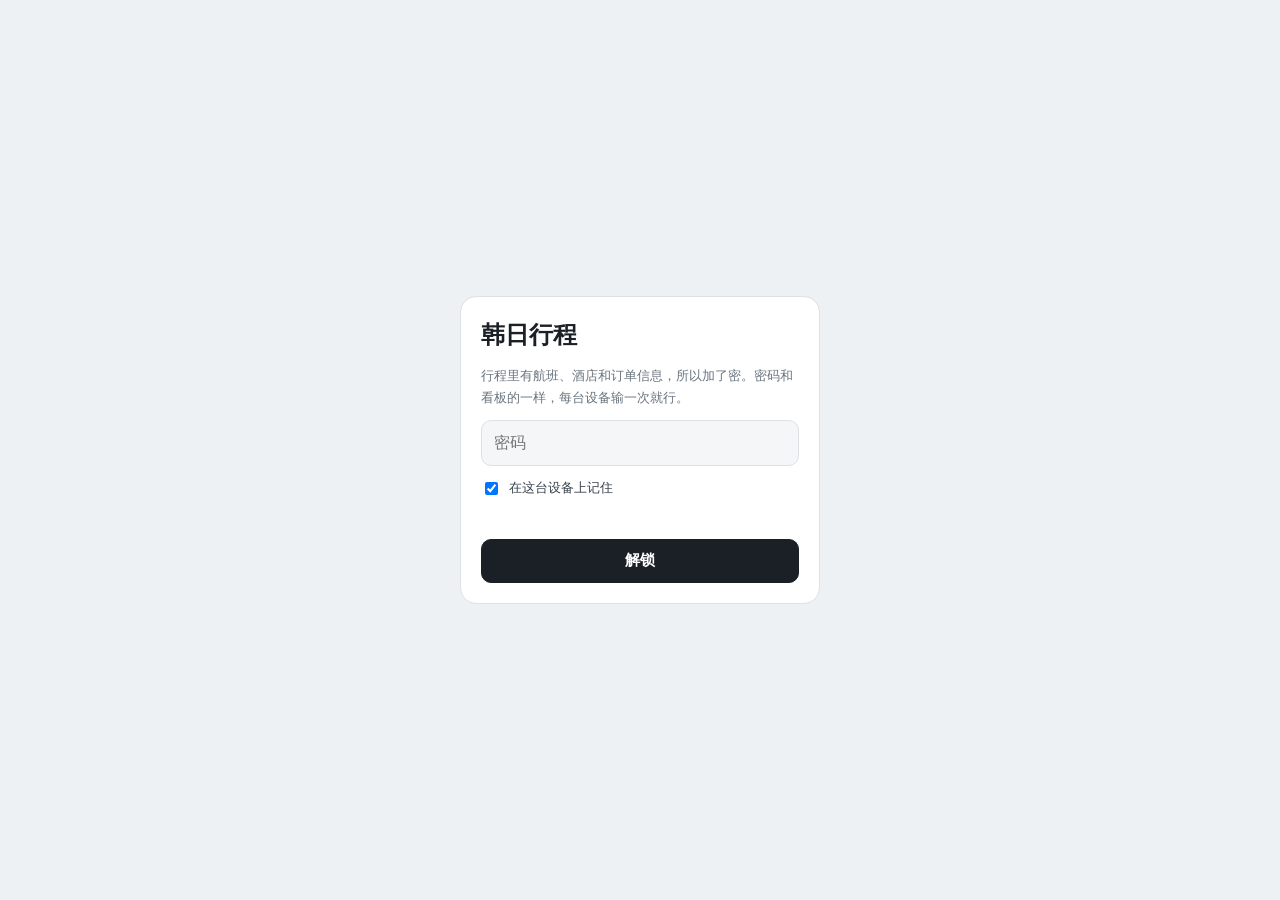
==== site/trip/index.html @ ca380f8b "Add encrypted phone itinerary page at /trip Co-Authored-By: Claude Opus 5.5 <noreply@anthropic.com> " ====
<!doctype html>
<html lang="zh-CN">
<head>
<meta charset="utf-8">
<meta name="viewport" content="width=device-width,initial-scale=1,viewport-fit=cover">
<title>韩日行程</title>
<meta name="robots" content="noindex,nofollow">
<meta name="theme-color" content="#161b20">
<meta name="apple-mobile-web-app-capable" content="yes">
<meta name="mobile-web-app-capable" content="yes">
<meta name="apple-mobile-web-app-status-bar-style" content="black-translucent">
<meta name="apple-mobile-web-app-title" content="行程">
<meta name="format-detection" content="telephone=no">
<link rel="manifest" href="manifest.webmanifest">
<link rel="apple-touch-icon" href="icon-180.png">
<link rel="icon" href="icon-192.png">
<link rel="preconnect" href="https://fonts.googleapis.com"><link rel="preconnect" href="https://fonts.gstatic.com" crossorigin><link rel="stylesheet" href="https://fonts.googleapis.com/css2?family=Barlow+Semi+Condensed:wght@500;600;700&display=swap">
<style>:root{box-sizing:border-box;padding-top:env(safe-area-inset-top,0px);padding-bottom:env(safe-area-inset-bottom,0px);color-scheme:light}body{margin:0;font-size:14px}img{max-width:100%}[hidden]{display:none!important}</style>
<style>
/* Layout: a pocket timetable. One day per screen, drawn as a metro line:
   each stop is a station, the line takes the country's colour, times run down the left like a departures board. */
:root {
  --bg: #eef1f3;
  --card: #ffffff;
  --ink: #1a2026;
  --ink-2: #39434d;
  --muted: #69747f;
  --line: #dce1e6;
  --soft: #f4f6f7;
  --link: #1f5fa8;
  --sel-bg: #1a2026;
  --sel-fg: #ffffff;

  --cn: #9a6a12;  --cn-bg: #f8f0e0;
  --kr: #2a5ba6;  --kr-bg: #e8effa;
  --jp: #c0392b;  --jp-bg: #fbeceb;
  --au: #56606b;  --au-bg: #eceff2;

  --fix: #b42318;   --fix-bg: #fdeceb;   --fix-line: #f1b5ad;
  --tight: #9a5a00; --tight-bg: #fff4de; --tight-line: #f0c27a;
  --meal: #9a5a00;  --meal-bg: #fff8ec;
  --ok: #1e7a46;    --ok-bg: #e2f3e8;
  --todo: #9a5a00;  --todo-bg: #fff0d6;

  --m-fly: #2a4a9c;   --m-fly-bg: #e6ecfa;
  --m-rail: #1e7a46;  --m-rail-bg: #e2f3e8;
  --m-metro: #1f5fa8; --m-metro-bg: #e6f0fb;
  --m-bus: #9a5a00;   --m-bus-bg: #fff0d6;
  --m-taxi: #b42318;  --m-taxi-bg: #fde8e6;
  --m-walk: #4b5563;  --m-walk-bg: #eceff2;
  --m-bike: #6b2fa3;  --m-bike-bg: #f1e8fb;

  --f-body: -apple-system, BlinkMacSystemFont, "PingFang SC", "Hiragino Sans GB", "Noto Sans CJK SC", "Microsoft YaHei", "Apple SD Gothic Neo", sans-serif;
  --f-data: "Barlow Semi Condensed", -apple-system, BlinkMacSystemFont, "SF Pro Text", "Helvetica Neue", Arial, sans-serif;

  --fs-xs: 0.75rem;
  --fs-s: 0.84rem;
  --fs-m: 0.95rem;
  --fs-l: 1.12rem;
  --fs-xl: 1.5rem;
  --fs-date: 2.25rem;

  --board-bg: #161b20; --board-fg: #f2f4f6; --board-muted: #9ba6b1; --board-line: #2c343c; --board-chip: #20272e; --board-dot: #ff7a66;
  --b-cn: #e2b35a; --b-kr: #82a9ea; --b-jp: #ff8f80; --b-au: #aab3bc;

  --gut-l: max(16px, env(safe-area-inset-left, 0px));
  --gut-r: max(16px, env(safe-area-inset-right, 0px));
  --tabbar-h: 56px;
}
@media (prefers-color-scheme: dark) {
  :root:not([data-theme="light"]) {
    --bg: #0f1215; --card: #171b20; --ink: #e8ebee; --ink-2: #c3cad2; --muted: #98a3ae; --line: #2a3138; --soft: #1d2228;
    --link: #8db6ef; --sel-bg: #e8ebee; --sel-fg: #0f1215;
    --cn: #e2b35a; --cn-bg: #2d2412; --kr: #82a9ea; --kr-bg: #172338; --jp: #ff8f80; --jp-bg: #3a1916; --au: #aab3bc; --au-bg: #232930;
    --fix: #ff8578; --fix-bg: #3a1714; --fix-line: #7a2c25; --tight: #f3be62; --tight-bg: #33270f; --tight-line: #7a5a1c;
    --meal: #f0b45e; --meal-bg: #261f12; --ok: #6fd39b; --ok-bg: #11301f; --todo: #f3be62; --todo-bg: #33270f;
    --m-fly: #a9bdf3; --m-fly-bg: #1c2645; --m-rail: #79d6a0; --m-rail-bg: #12301f; --m-metro: #8db6ef; --m-metro-bg: #172a40;
    --m-bus: #f3be62; --m-bus-bg: #33270f; --m-taxi: #ff9a8d; --m-taxi-bg: #3a1916; --m-walk: #b9c2cb; --m-walk-bg: #252b32;
    --m-bike: #cfa6f5; --m-bike-bg: #2c1d3d;
    --board-bg: #0a0d10; --board-line: #232a31; --board-chip: #161c22;
    color-scheme: dark;
  }
}
:root[data-theme="dark"] {
  --bg: #0f1215; --card: #171b20; --ink: #e8ebee; --ink-2: #c3cad2; --muted: #98a3ae; --line: #2a3138; --soft: #1d2228;
  --link: #8db6ef; --sel-bg: #e8ebee; --sel-fg: #0f1215;
  --cn: #e2b35a; --cn-bg: #2d2412; --kr: #82a9ea; --kr-bg: #172338; --jp: #ff8f80; --jp-bg: #3a1916; --au: #aab3bc; --au-bg: #232930;
  --fix: #ff8578; --fix-bg: #3a1714; --fix-line: #7a2c25; --tight: #f3be62; --tight-bg: #33270f; --tight-line: #7a5a1c;
  --meal: #f0b45e; --meal-bg: #261f12; --ok: #6fd39b; --ok-bg: #11301f; --todo: #f3be62; --todo-bg: #33270f;
  --m-fly: #a9bdf3; --m-fly-bg: #1c2645; --m-rail: #79d6a0; --m-rail-bg: #12301f; --m-metro: #8db6ef; --m-metro-bg: #172a40;
  --m-bus: #f3be62; --m-bus-bg: #33270f; --m-taxi: #ff9a8d; --m-taxi-bg: #3a1916; --m-walk: #b9c2cb; --m-walk-bg: #252b32;
  --m-bike: #cfa6f5; --m-bike-bg: #2c1d3d;
  --board-bg: #0a0d10; --board-line: #232a31; --board-chip: #161c22;
  color-scheme: dark;
}

html { -webkit-text-size-adjust: 100%; text-size-adjust: 100%; }
body {
  background: var(--bg);
  color: var(--ink);
  font-family: var(--f-body);
  font-size: 15px;
  line-height: 1.5;
  -webkit-tap-highlight-color: transparent;
}
body::before {
  content: ""; position: fixed; inset: 0 0 auto; height: env(safe-area-inset-top, 0px); z-index: 30; background: var(--board-bg);
}
button { font: inherit; color: inherit; }
a { color: var(--link); }
:focus-visible { outline: 2px solid var(--link); outline-offset: 2px; border-radius: 6px; }
.wrap { padding-left: var(--gut-l); padding-right: var(--gut-r); max-width: 760px; margin: 0 auto; box-sizing: border-box; }
.num { font-family: var(--f-data); font-variant-numeric: tabular-nums; }

/* ---------- top bar: a departures board, dark in both themes ---------- */
.top {
  position: sticky; top: env(safe-area-inset-top, 0px); z-index: 20;
  background: var(--board-bg); color: var(--board-fg);
  border-bottom: 1px solid var(--board-line);
}
.top .wrap { padding-block: 10px 10px; display: grid; gap: 9px; }
.top-row { display: flex; align-items: center; gap: 10px; min-width: 0; }
.brand { font-weight: 700; font-size: var(--fs-l); letter-spacing: 0.04em; white-space: nowrap; }
.status { color: var(--board-muted); font-size: var(--fs-s); min-width: 0; overflow: hidden; text-overflow: ellipsis; white-space: nowrap; }
.today-btn {
  margin-left: auto; flex: none; border: 1px solid var(--board-line); background: var(--board-chip); color: var(--board-fg); border-radius: 999px;
  padding: 4px 12px; font-size: var(--fs-s); font-weight: 600; cursor: pointer;
}
.strip {
  display: flex; gap: 6px; overflow-x: auto; scroll-snap-type: x proximity; scrollbar-width: none;
  margin-inline: calc(-1 * var(--gut-l)) calc(-1 * var(--gut-r)); padding-inline: var(--gut-l) var(--gut-r);
  -webkit-overflow-scrolling: touch;
}
.strip::-webkit-scrollbar { display: none; }
.dchip {
  flex: none; scroll-snap-align: center; position: relative; color: var(--board-fg);
  display: grid; justify-items: center; gap: 0; min-width: 50px; padding: 9px 6px 8px;
  border: 1px solid var(--board-line); border-radius: 10px; background: var(--board-chip); cursor: pointer;
}
.dchip .d { font-family: var(--f-data); font-weight: 600; font-size: 1.04rem; line-height: 1.1; font-variant-numeric: tabular-nums; }
.dchip .w { font-size: 0.68rem; color: var(--board-muted); line-height: 1.25; }
.dchip .bar { position: absolute; left: 12px; right: 12px; bottom: 3px; height: 3px; border-radius: 2px; background: var(--bc, var(--b-au)); }
.dchip[aria-current="true"] { background: var(--board-fg); border-color: var(--board-fg); color: var(--board-bg); }
.dchip[aria-current="true"] .w { color: var(--board-bg); opacity: 0.7; }
.dchip.is-today::after {
  content: ""; position: absolute; top: 3px; left: 50%; width: 14px; height: 4px; margin-left: -7px; border-radius: 2px; background: var(--board-dot);
}
.dchip.cc-cn { --bc: var(--b-cn); } .dchip.cc-kr { --bc: var(--b-kr); } .dchip.cc-jp { --bc: var(--b-jp); } .dchip.cc-au { --bc: var(--b-au); }
.cc-cn { --c: var(--cn); --cbg: var(--cn-bg); }
.cc-kr { --c: var(--kr); --cbg: var(--kr-bg); }
.cc-jp { --c: var(--jp); --cbg: var(--jp-bg); }
.cc-au { --c: var(--au); --cbg: var(--au-bg); }

/* ---------- main ---------- */
main { padding-bottom: calc(var(--tabbar-h) + env(safe-area-inset-bottom, 0px) + 24px); }
.view { padding-block: 16px 8px; display: grid; gap: 16px; }

/* day header */
.dhead { display: grid; gap: 6px; }
.dline { display: flex; align-items: baseline; gap: 10px; flex-wrap: wrap; }
.ddate { font-family: var(--f-data); font-weight: 700; font-size: var(--fs-date); line-height: 1; letter-spacing: -0.01em; font-variant-numeric: tabular-nums; }
.dwd { font-size: var(--fs-m); color: var(--muted); }
.hol { font-size: var(--fs-xs); font-weight: 600; color: var(--jp); background: var(--jp-bg); border-radius: 5px; padding: 1px 6px; }
.cities { display: flex; flex-wrap: wrap; align-items: center; gap: 4px; }
.ctag { font-size: var(--fs-xs); font-weight: 600; color: var(--c); background: var(--cbg); border-radius: 5px; padding: 1px 7px; }
.cities .to { color: var(--muted); font-size: var(--fs-xs); }
.dtitle { margin: 0; font-size: var(--fs-l); line-height: 1.35; font-weight: 650; text-wrap: balance; }
.meta { display: flex; flex-wrap: wrap; gap: 6px; }
.meta span { font-size: var(--fs-xs); color: var(--ink-2); border: 1px solid var(--line); background: var(--card); border-radius: 999px; padding: 2px 9px; }

.warn {
  background: var(--tight-bg); border: 1px solid var(--tight-line); color: var(--ink); border-radius: 12px;
  padding: 10px 12px; font-size: var(--fs-s); line-height: 1.55;
}
.warn b { color: var(--tight); margin-right: 4px; }

/* timeline: a metro line */
.tl { list-style: none; margin: 0; padding: 12px 12px 12px 0; background: var(--card); border: 1px solid var(--line); border-radius: 14px; }
.stop { display: grid; grid-template-columns: 54px 22px minmax(0, 1fr); column-gap: 6px; position: relative; padding-block: 2px 12px; }
.stop:last-child { padding-bottom: 2px; }
.stop .t { text-align: right; padding-top: 1px; font-family: var(--f-data); font-weight: 600; font-size: 1.02rem; line-height: 1.3; font-variant-numeric: tabular-nums; color: var(--ink-2); }
.stop .t.lbl { font-family: var(--f-body); font-size: var(--fs-xs); font-weight: 600; color: var(--muted); padding-top: 3px; }
.stop .rail { position: relative; }
.stop .rail::before { /* the line */
  content: ""; position: absolute; left: 50%; width: 4px; margin-left: -2px; top: 0; bottom: -2px; background: var(--c); opacity: 0.85;
}
.stop:first-child .rail::before { top: 9px; }
.stop:last-child .rail::before { bottom: auto; height: 9px; }
.stop .rail::after { /* the station */
  content: ""; position: absolute; left: 50%; top: 4px; width: 12px; height: 12px; margin-left: -8px;
  border-radius: 50%; background: var(--card); border: 2px solid var(--c);
}
.stop.meal .rail::after { width: 8px; height: 8px; margin-left: -6px; top: 6px; border-color: var(--meal); }
.stop.fix .rail::after { background: var(--c); }
.stop.tight .rail::after { background: var(--tight); border-color: var(--tight); box-shadow: 0 0 0 3px var(--tight-bg); }
.stop.fix .t { color: var(--fix); }
.stop.tight .t { color: var(--tight); }
.stop .body { min-width: 0; display: grid; gap: 3px; padding: 0 2px; border-radius: 8px; }
.stop.tight .body { background: var(--tight-bg); padding: 6px 8px; margin: -4px 0 0; }
.stop.meal .body { background: var(--meal-bg); padding: 5px 8px; margin: -3px 0 0; }
.what { font-size: var(--fs-m); font-weight: 600; line-height: 1.45; overflow-wrap: anywhere; }
.how { font-size: var(--fs-s); color: var(--ink-2); line-height: 1.6; overflow-wrap: anywhere; }
.badge { display: inline-block; font-size: 0.68rem; font-weight: 700; border-radius: 4px; padding: 0 5px; margin-left: 6px; vertical-align: 2px; line-height: 1.6; }
.badge.fix { color: var(--fix); border: 1px solid var(--fix-line); background: var(--fix-bg); }
.badge.tight { color: var(--tight); border: 1px solid var(--tight-line); background: var(--card); }
.badge.now { color: var(--sel-fg); background: var(--sel-bg); }
.mealtag { display: inline-block; font-size: 0.7rem; font-weight: 700; color: var(--meal); border: 1px solid var(--tight-line); border-radius: 4px; padding: 0 5px; margin-right: 6px; vertical-align: 2px; line-height: 1.6; }
.mode { display: inline-block; font-size: 0.7rem; font-weight: 700; border-radius: 4px; padding: 0 5px; margin-right: 3px; line-height: 1.65; vertical-align: 1px; white-space: nowrap; color: var(--mc); background: var(--mbg); }
.mode.fly { --mc: var(--m-fly); --mbg: var(--m-fly-bg); }
.mode.rail { --mc: var(--m-rail); --mbg: var(--m-rail-bg); }
.mode.metro { --mc: var(--m-metro); --mbg: var(--m-metro-bg); }
.mode.bus { --mc: var(--m-bus); --mbg: var(--m-bus-bg); }
.mode.taxi { --mc: var(--m-taxi); --mbg: var(--m-taxi-bg); }
.mode.walk { --mc: var(--m-walk); --mbg: var(--m-walk-bg); }
.mode.bike { --mc: var(--m-bike); --mbg: var(--m-bike-bg); }
.stop.is-now .body { outline: 2px solid var(--ink); outline-offset: 3px; }
@media (prefers-reduced-motion: no-preference) {
  .stop.is-now .rail::after { animation: ping 1.8s ease-out infinite; }
  @keyframes ping { 0% { box-shadow: 0 0 0 0 var(--c); } 70%, 100% { box-shadow: 0 0 0 8px transparent; } }
}

/* panels */
.panel { background: var(--card); border: 1px solid var(--line); border-radius: 14px; padding: 12px 14px; display: grid; gap: 6px; }
.panel h3 { margin: 0; font-size: var(--fs-xs); font-weight: 700; color: var(--muted); letter-spacing: 0.06em; }
.panel p { margin: 0; font-size: var(--fs-s); line-height: 1.65; color: var(--ink-2); }
.panel ul { margin: 0; padding-left: 1.1em; display: grid; gap: 4px; font-size: var(--fs-s); line-height: 1.6; color: var(--ink-2); }
.panel b { color: var(--ink); }
.two { display: grid; gap: 12px; }
@media (min-width: 620px) { .two { grid-template-columns: 1fr 1fr; } }

/* hotel card */
.hotel { display: grid; gap: 6px; }
.hotel .hname { font-size: var(--fs-m); font-weight: 650; line-height: 1.35; overflow-wrap: anywhere; }
.hotel .hsub { font-size: var(--fs-s); color: var(--muted); }
.hotel .addr { font-size: var(--fs-s); color: var(--ink); user-select: text; -webkit-user-select: text; overflow-wrap: anywhere; }
.hotel .acc { font-size: var(--fs-xs); color: var(--muted); }
.st { display: inline-block; font-size: 0.68rem; font-weight: 700; border-radius: 4px; padding: 0 5px; margin-left: 6px; vertical-align: 2px; line-height: 1.6; }
.st.ok, .chip.ok { color: var(--ok); background: var(--ok-bg); }
.st.todo, .chip.todo { color: var(--todo); background: var(--todo-bg); }
.acts { display: flex; flex-wrap: wrap; gap: 8px; margin-top: 4px; }
.btn {
  display: inline-flex; align-items: center; gap: 6px; border: 1px solid var(--line); background: var(--soft); color: var(--ink);
  border-radius: 999px; padding: 6px 12px; font-size: var(--fs-s); font-weight: 600; text-decoration: none; cursor: pointer; min-height: 34px; box-sizing: border-box;
}
.btn.primary { background: var(--sel-bg); color: var(--sel-fg); border-color: var(--sel-bg); }
.btn svg { width: 15px; height: 15px; flex: none; }

/* pager */
.pager { display: grid; grid-template-columns: 1fr 1fr; gap: 10px; }
.pg { border: 1px solid var(--line); background: var(--card); border-radius: 12px; padding: 10px 12px; text-align: left; cursor: pointer; display: grid; gap: 2px; min-width: 0; }
.pg.next { text-align: right; }
.pg .k { font-size: var(--fs-xs); color: var(--muted); }
.pg .v { font-weight: 600; font-size: var(--fs-s); overflow: hidden; text-overflow: ellipsis; white-space: nowrap; }
.pg[disabled] { visibility: hidden; }

/* overview */
.hero { display: grid; gap: 4px; }
.hero h1 { margin: 0; font-size: var(--fs-xl); line-height: 1.2; text-wrap: balance; }
.hero p { margin: 0; color: var(--muted); font-size: var(--fs-s); }
.route { display: flex; flex-wrap: wrap; align-items: center; gap: 4px 2px; }
.route .rs { font-size: var(--fs-s); font-weight: 600; color: var(--c); background: var(--cbg); border-radius: 6px; padding: 2px 8px; white-space: nowrap; }
.route .rs small { font-weight: 500; margin-left: 4px; opacity: 0.85; }
.route .ar { color: var(--muted); font-size: var(--fs-xs); padding: 0 2px; }
.ovlist { list-style: none; margin: 0; padding: 0; display: grid; gap: 8px; }
.ovday {
  width: 100%; display: grid; grid-template-columns: 58px minmax(0, 1fr); gap: 10px; text-align: left;
  background: var(--card); border: 1px solid var(--line); border-radius: 12px; padding: 10px 12px; cursor: pointer;
}
.ovday.is-today { border-color: var(--ink); }
.ovday .od { display: grid; align-content: start; gap: 1px; }
.ovday .od .n { font-family: var(--f-data); font-weight: 700; font-size: 1.15rem; line-height: 1.15; font-variant-numeric: tabular-nums; }
.ovday .od .w { font-size: var(--fs-xs); color: var(--muted); }
.ovday .od .u { height: 3px; width: 28px; border-radius: 2px; background: var(--c); margin-top: 4px; }
.ovday .oc { min-width: 0; display: grid; gap: 4px; }
.ovday .om { font-size: var(--fs-s); line-height: 1.55; color: var(--ink); overflow-wrap: anywhere; }
.ovday .ot { font-size: var(--fs-xs); line-height: 1.55; color: var(--muted); overflow-wrap: anywhere; }
.chip { display: inline-block; font-size: 0.68rem; font-weight: 700; border-radius: 4px; padding: 0 5px; margin-right: 4px; vertical-align: 1px; line-height: 1.65; white-space: nowrap; }
h2.sec { margin: 6px 0 -4px; font-size: var(--fs-xs); font-weight: 700; color: var(--muted); letter-spacing: 0.08em; }

/* lists of cards (notes, shopping) */
.cards { display: grid; gap: 10px; }
@media (min-width: 620px) { .cards.c2 { grid-template-columns: 1fr 1fr; } }
.card { background: var(--card); border: 1px solid var(--line); border-radius: 12px; padding: 10px 12px; display: grid; gap: 4px; min-width: 0; }
.card .ct { font-weight: 650; font-size: var(--fs-m); line-height: 1.4; overflow-wrap: anywhere; }
.card .cw { font-size: var(--fs-xs); color: var(--ink-2); display: flex; gap: 6px; align-items: baseline; }
.card .cw .k { flex: none; font-weight: 700; color: var(--muted); }
.card .cn { font-size: var(--fs-s); color: var(--muted); line-height: 1.6; overflow-wrap: anywhere; }
.card .cn b, .card .ct b { color: var(--ink); }
.grp-h { display: flex; align-items: center; gap: 8px; margin-top: 4px; }
.grp-h .ctag { font-size: var(--fs-s); }
.legend { display: flex; flex-wrap: wrap; gap: 6px 10px; align-items: center; font-size: var(--fs-xs); color: var(--muted); }
.foot-note { font-size: var(--fs-xs); color: var(--muted); text-align: center; padding-top: 4px; }
.foot-note button { border: 0; background: none; color: var(--link); text-decoration: underline; cursor: pointer; font-size: inherit; padding: 4px; }

/* bottom tabs */
.tabbar {
  position: fixed; left: 0; right: 0; bottom: 0; z-index: 25;
  background: var(--card); border-top: 1px solid var(--line);
  padding-bottom: env(safe-area-inset-bottom, 0px);
}
.tabbar .wrap { display: grid; grid-template-columns: repeat(4, 1fr); height: var(--tabbar-h); }
.tab { border: 0; background: none; display: grid; justify-items: center; align-content: center; gap: 2px; color: var(--muted); font-size: 0.7rem; font-weight: 600; cursor: pointer; }
.tab svg { width: 22px; height: 22px; }
.tab[aria-selected="true"] { color: var(--ink); }

/* lock screen (web copy only) */
.lock { position: fixed; inset: 0; z-index: 40; background: var(--bg); display: grid; place-items: center; overflow: auto;
  padding: calc(24px + env(safe-area-inset-top, 0px)) var(--gut-r) calc(24px + env(safe-area-inset-bottom, 0px)) var(--gut-l); }
.lock form { width: min(360px, 100%); display: grid; gap: 12px; background: var(--card); border: 1px solid var(--line); border-radius: 16px; padding: 20px; box-sizing: border-box; }
.lock h1 { margin: 0; font-size: var(--fs-xl); }
.lock p { margin: 0; color: var(--muted); font-size: var(--fs-s); line-height: 1.6; }
.lock input[type="password"] { font: inherit; font-size: 16px; padding: 10px 12px; border-radius: 10px; border: 1px solid var(--line); background: var(--soft); color: var(--ink); width: 100%; box-sizing: border-box; }
.lock label.keep { display: flex; gap: 8px; align-items: center; font-size: var(--fs-s); color: var(--ink-2); }
.lock .err { color: var(--fix); font-size: var(--fs-s); min-height: 1.2em; }
.lock button { min-height: 44px; border-radius: 10px; justify-content: center; font-size: var(--fs-m); }
.toast { position: fixed; left: 50%; transform: translateX(-50%); bottom: calc(var(--tabbar-h) + env(safe-area-inset-bottom, 0px) + 14px); z-index: 35;
  background: var(--sel-bg); color: var(--sel-fg); border-radius: 999px; padding: 8px 16px; font-size: var(--fs-s); font-weight: 600; }

</style>
</head>
<body>
<header class="top">
  <div class="wrap">
    <div class="top-row">
      <span class="brand">韩日行程</span>
      <span class="status" id="status"></span>
      <button class="today-btn" id="todayBtn" type="button" hidden>回到今天</button>
    </div>
    <nav class="strip" id="strip" aria-label="选择日期"></nav>
  </div>
</header>

<main>
  <div class="wrap">
    <section class="view" id="v-day" aria-label="每天"></section>
    <section class="view" id="v-ov" aria-label="总览" hidden></section>
    <section class="view" id="v-notes" aria-label="须知" hidden></section>
    <section class="view" id="v-shop" aria-label="购物" hidden></section>
  </div>
</main>

<nav class="tabbar" aria-label="分区">
  <div class="wrap" role="tablist">
    <button class="tab" id="tab-day" role="tab" type="button" data-tab="day" aria-selected="true">
      <svg viewBox="0 0 24 24" fill="none" stroke="currentColor" stroke-width="1.8" stroke-linecap="round" stroke-linejoin="round" aria-hidden="true"><rect x="3.5" y="5" width="17" height="15" rx="2.5"/><path d="M3.5 9.5h17M8 3v4M16 3v4"/><circle cx="12" cy="14.6" r="1.7" fill="currentColor" stroke="none"/></svg>每天</button>
    <button class="tab" id="tab-ov" role="tab" type="button" data-tab="ov" aria-selected="false">
      <svg viewBox="0 0 24 24" fill="none" stroke="currentColor" stroke-width="1.8" stroke-linecap="round" stroke-linejoin="round" aria-hidden="true"><path d="M6 5v14"/><circle cx="6" cy="5" r="2"/><circle cx="6" cy="12" r="2"/><circle cx="6" cy="19" r="2"/><path d="M11 5h9M11 12h9M11 19h9"/></svg>总览</button>
    <button class="tab" id="tab-notes" role="tab" type="button" data-tab="notes" aria-selected="false">
      <svg viewBox="0 0 24 24" fill="none" stroke="currentColor" stroke-width="1.8" stroke-linecap="round" stroke-linejoin="round" aria-hidden="true"><circle cx="12" cy="12" r="8.5"/><path d="M12 11v5.5"/><circle cx="12" cy="7.8" r="1.1" fill="currentColor" stroke="none"/></svg>须知</button>
    <button class="tab" id="tab-shop" role="tab" type="button" data-tab="shop" aria-selected="false">
      <svg viewBox="0 0 24 24" fill="none" stroke="currentColor" stroke-width="1.8" stroke-linecap="round" stroke-linejoin="round" aria-hidden="true"><path d="M5 8h14l-1.2 11.2a2 2 0 0 1-2 1.8H8.2a2 2 0 0 1-2-1.8L5 8z"/><path d="M9 10V7a3 3 0 0 1 6 0v3"/></svg>购物</button>
  </div>
</nav>

<div class="toast" id="toast" role="status" hidden></div>
<div class="lock" id="lock" hidden>
  <form id="lockForm" autocomplete="off">
    <h1>韩日行程</h1>
    <p>行程里有航班、酒店和订单信息，所以加了密。密码和看板的一样，每台设备输一次就行。</p>
    <input type="password" id="lockPw" name="password" placeholder="密码" aria-label="密码" autocomplete="current-password">
    <label class="keep"><input type="checkbox" id="lockKeep" checked> 在这台设备上记住</label>
    <div class="err" id="lockErr" role="alert"></div>
    <button class="btn primary" id="lockGo" type="submit">解锁</button>
  </form>
</div>
<script>
(() => {
  "use strict";
  const $ = (s, el = document) => el.querySelector(s);
  const $$ = (s, el = document) => Array.from(el.querySelectorAll(s));
  const store = {
    get(k) { try { return localStorage.getItem(k); } catch (e) { return null; } },
    set(k, v) { try { localStorage.setItem(k, v); } catch (e) {} }
  };
  const MODE = { "飞机": "fly", "火车": "rail", "新干线": "rail", "KTX": "rail", "高铁": "rail", "机场快线": "rail",
    "地铁": "metro", "电车": "metro", "单轨": "metro", "公交": "bus", "大巴": "bus", "小巴": "bus", "班车": "bus",
    "打车": "taxi", "步行": "walk", "骑车": "bike" };
  const ICON = {
    copy: '<svg viewBox="0 0 24 24" fill="none" stroke="currentColor" stroke-width="1.9" stroke-linecap="round" stroke-linejoin="round" aria-hidden="true"><rect x="8" y="8" width="11" height="12" rx="2"/><path d="M5 15V6a2 2 0 0 1 2-2h8"/></svg>',
    map: '<svg viewBox="0 0 24 24" fill="none" stroke="currentColor" stroke-width="1.9" stroke-linecap="round" stroke-linejoin="round" aria-hidden="true"><path d="M12 21s-6.5-5.6-6.5-11a6.5 6.5 0 0 1 13 0c0 5.4-6.5 11-6.5 11z"/><circle cx="12" cy="10" r="2.3"/></svg>'
  };
  const MEAL_RE = /^(早饭|午饭|晚饭|下午茶|零食)：/;
  const TIME_RE = /^(\d{1,2}):(\d{2})$/;

  let T = null;
  const S = { tab: "day", i: 0, lastNav: 0, extra: "" };

  const esc = s => String(s == null ? "" : s).replace(/[&<>"']/g, c => ({ "&": "&amp;", "<": "&lt;", ">": "&gt;", '"': "&quot;", "'": "&#39;" }[c]));
  const bold = s => s.replace(/\*\*([^*]+)\*\*/g, "<b>$1</b>");
  const fmtInline = s => bold(esc(s).replace(/\[\[(ok|todo)\|([^\]]+)\]\]/g, '<span class="chip $1">$2</span>'));
  const fmtHow = s => esc(s).replace(/\[([^\[\]]{1,6})\]/g, (m, n) => MODE[n] ? `<span class="mode ${MODE[n]}">${n}</span>` : m);
  const isoLocal = (d = new Date()) => `${d.getFullYear()}-${String(d.getMonth() + 1).padStart(2, "0")}-${String(d.getDate()).padStart(2, "0")}`;
  const toDate = s => { const [y, m, d] = s.split("-").map(Number); return new Date(y, m - 1, d); };
  const todayIdx = () => T.days.findIndex(d => d.date === isoLocal());
  function phase() { const t = isoLocal(); return t < T.start ? "before" : t > T.end ? "after" : "during"; }
  const cityTags = list => list.map((c, k) => (k ? '<span class="to">→</span>' : "") + `<span class="ctag cc-${esc(c.cc)}">${esc(c.name)}</span>`).join("");
  const hotelOf = d => T.hotels.find(h => h.id === d.hotel) || null;

  // ---------------------------------------------------------------- header
  function renderStatus() {
    const p = phase(), el = $("#status");
    if (p === "before") {
      const n = Math.round((toDate(T.start) - toDate(isoLocal())) / 864e5);
      el.textContent = `${T.days[0].md} 出发 · 还有 ${n} 天`;
    } else if (p === "during") {
      el.textContent = `第 ${todayIdx() + 1} 天 · 共 ${T.days.length} 天`;
    } else el.textContent = "行程已结束";
    const ti = todayIdx();
    $("#todayBtn").hidden = !(ti >= 0 && (S.tab !== "day" || S.i !== ti));
  }
  function buildStrip() {
    $("#strip").innerHTML = T.days.map((d, k) =>
      `<button class="dchip cc-${esc(d.cc)}" type="button" data-day="${k}" aria-label="${esc(d.md + " " + d.wd + " " + d.title)}"><span class="d">${esc(d.md)}</span><span class="w">${esc(d.wd.replace("周", ""))}</span><span class="bar"></span></button>`).join("");
  }
  function syncStrip(center) {
    const ti = todayIdx();
    $$("#strip .dchip").forEach((b, k) => {
      b.setAttribute("aria-current", k === S.i ? "true" : "false");
      b.classList.toggle("is-today", k === ti);
    });
    if (center) {
      const strip = $("#strip"), b = strip.children[S.i];
      if (b) strip.scrollTo({ left: Math.max(0, b.offsetLeft - strip.clientWidth / 2 + b.clientWidth / 2), behavior: center === "smooth" ? "smooth" : "auto" });
    }
  }

  // ---------------------------------------------------------------- day view
  function currentRow(d) {
    const now = new Date(), mins = now.getHours() * 60 + now.getMinutes();
    let cur = -1;
    d.rows.forEach((r, k) => { const m = TIME_RE.exec(r.t); if (m && (+m[1]) * 60 + (+m[2]) <= mins) cur = k; });
    return cur;
  }
  function stopHTML(r, now) {
    const timed = TIME_RE.test(r.t);
    let what = r.what, tag = "";
    const mm = MEAL_RE.exec(what);
    if (mm) { what = what.slice(mm[0].length); if (r.t !== mm[1]) tag = `<span class="mealtag">${mm[1]}</span>`; }
    const fix = r.flag === "fix" || r.flag === "fixtight", tight = r.flag === "tight" || r.flag === "fixtight";
    const cls = ["stop", fix && "fix", tight && "tight", mm && "meal", now && "is-now"].filter(Boolean).join(" ");
    const badges = (fix ? '<span class="badge fix">固定</span>' : "") + (tight ? '<span class="badge tight">紧</span>' : "") + (now ? '<span class="badge now">现在</span>' : "");
    return `<li class="${cls}"><span class="t${timed ? "" : " lbl"}">${esc(r.t)}</span><span class="rail" aria-hidden="true"></span>` +
      `<div class="body"><div class="what">${tag}${esc(what)}${badges}</div>${r.how ? `<div class="how">${fmtHow(r.how)}</div>` : ""}</div></li>`;
  }
  function hotelCard(h, opts = {}) {
    const st = h.status ? `<span class="st ${h.status.includes("待") ? "todo" : "ok"}">${esc(h.status)}</span>` : "";
    const head = opts.withCity ? `<span class="ctag cc-${esc(h.cc)}">${esc(h.city)}${h.nights ? " " + esc(h.nights) : ""}</span>` : "";
    const addr = h.addr.map(a => `<div class="addr">${esc(a)}</div>`).join("");
    const acc = h.access.length ? `<div class="acc">${h.access.map(esc).join(" · ")}</div>` : "";
    const copy = h.copy ? `<button class="btn primary" type="button" data-copy="${esc(h.copy)}">${ICON.copy}${h.addr.length ? "复制地址" : "复制名称"}</button>` : "";
    const maps = h.maps.map(m => `<a class="btn" href="${esc(m.url)}" target="_blank" rel="noopener">${ICON.map}${esc(m.label)}</a>`).join("");
    return `<div class="hotel">${head ? `<div>${head}</div>` : ""}<div class="hname">${esc(h.name)}${st}</div>${h.sub ? `<div class="hsub">${esc(h.sub)}</div>` : ""}${addr}${acc}<div class="acts">${copy}${maps}</div></div>`;
  }
  function renderDay() {
    const d = T.days[S.i], ti = todayIdx(), isToday = ti === S.i;
    const nowRow = isToday ? currentRow(d) : -1;
    const meta = d.meta.split(" · ").map(m => `<span>${esc(m)}</span>`).join("");
    const h = hotelOf(d);
    let stay = "";
    if (h && h.name) stay = `<div class="panel"><h3>今晚住</h3>${hotelCard(h)}</div>`;
    else if (h) stay = `<div class="panel"><h3>今晚</h3><p>${esc(h.city)}</p></div>`;
    const prev = T.days[S.i - 1], next = T.days[S.i + 1];
    const pg = (x, k, cls, label) => x
      ? `<button class="pg ${cls}" type="button" data-day="${k}"><span class="k">${label}</span><span class="v">${esc(x.md + " " + x.wd)} · ${esc(x.title)}</span></button>`
      : `<button class="pg ${cls}" type="button" disabled></button>`;
    $("#v-day").innerHTML = `
      <div class="dhead">
        <div class="dline"><span class="ddate">${esc(d.md)}</span><span class="dwd">${esc(d.wd)}</span>${d.hol ? `<span class="hol">${esc(d.hol)}</span>` : ""}${isToday ? '<span class="badge now">今天</span>' : ""}</div>
        <div class="cities">${cityTags(d.cities)}</div>
        <h2 class="dtitle">${esc(d.title)}</h2>
        <div class="meta">${meta}</div>
      </div>
      ${d.warn ? `<div class="warn" role="note"><b>时间紧</b>${esc(d.warn)}</div>` : ""}
      <ol class="tl cc-${esc(d.cc)}">${d.rows.map((r, k) => stopHTML(r, k === nowRow)).join("")}</ol>
      <div class="two">
        <div class="panel"><h3>今天带</h3><p>${esc(d.bring)}</p></div>
        ${d.tips ? `<div class="panel"><h3>提醒</h3><p>${esc(d.tips)}</p></div>` : ""}
      </div>
      ${stay}
      <div class="pager">${pg(prev, S.i - 1, "prev", "← 前一天")}${pg(next, S.i + 1, "next", "后一天 →")}</div>`;
  }

  // ---------------------------------------------------------------- overview
  function renderOv() {
    const ti = todayIdx(), first = T.days[0], last = T.days[T.days.length - 1];
    const route = T.route.map((r, k) => (k ? '<span class="ar">→</span>' : "") +
      `<span class="rs cc-${esc(r.cc)}">${esc(r.city)}${r.nights ? `<small>${esc(r.nights)}</small>` : ""}</span>`).join("");
    const days = T.days.map((d, k) => `<li><button class="ovday cc-${esc(d.cc)}${k === ti ? " is-today" : ""}" type="button" data-go="${k}">
        <span class="od"><span class="n">${esc(d.md)}</span><span class="w">${esc(d.wd)}${d.hol ? " · 假日" : ""}${k === ti ? " · 今天" : ""}</span><span class="u"></span></span>
        <span class="oc"><span class="cities">${cityTags(d.cities)}</span><span class="om">${fmtInline(d.main)}</span>${d.tip ? `<span class="ot">${fmtInline(d.tip)}</span>` : ""}</span>
      </button></li>`).join("");
    const foot = T.foot.map(b => `<div class="panel"><h3>${esc(b.h)}</h3><ul>${b.items.map(x => `<li>${esc(x)}</li>`).join("")}</ul></div>`).join("");
    const hotels = T.hotels.filter(h => h.name).map(h => `<div class="panel">${hotelCard(h, { withCity: true })}</div>`).join("");
    $("#v-ov").innerHTML = `
      <div class="hero"><h1>${esc(T.title)}</h1><p class="num">${esc(first.md)}（${esc(first.wd)}）– ${esc(last.md)}（${esc(last.wd)}）· ${T.days.length} 天</p><p>更新于 ${esc(T.updated)}</p></div>
      <div class="route">${route}</div>
      <h2 class="sec">每一天</h2>
      <ol class="ovlist">${days}</ol>
      <h2 class="sec">交通和门票</h2>
      <div class="cards c2">${foot}</div>
      <h2 class="sec">住宿</h2>
      <div class="cards c2">${hotels}</div>`;
  }

  // ---------------------------------------------------------------- notes
  function renderNotes() {
    const notes = T.notes.map(n => `<div class="panel"><h3>${esc(n.h)}</h3><ul>${n.items.map(x => `<li>${bold(esc(x))}</li>`).join("")}</ul></div>`).join("");
    const modes = ["飞机", "高铁", "电车", "地铁", "公交", "打车", "步行", "骑车"].map(n => `<span class="mode ${MODE[n]}">${n}</span>`).join("");
    const legend = `<div class="panel"><h3>图例</h3><div class="legend">${modes}</div>
      <div class="legend"><span><span class="badge fix" style="margin-left:0">固定</span> 航班、车票、开门时间，不能晚</span><span><span class="badge tight" style="margin-left:0">紧</span> 时间卡得紧，旁边写了赶不上怎么办</span><span><span class="mealtag">午饭</span>第一家是首选</span></div></div>`;
    const tables = T.analysis.tables.map(t => `<h2 class="sec">${esc(t.h)}</h2><div class="cards c2">${t.rows.map(r =>
      `<div class="card"><div class="ct">${bold(esc(r[0]))}</div>${r.slice(1).map((v, k) => `<div class="cw"><span class="k">${esc(t.cols[k + 1])}</span><span>${bold(esc(v))}</span></div>`).join("")}</div>`).join("")}</div>`).join("");
    $("#v-notes").innerHTML = `${notes}${legend}${tables}${T.analysis.note ? `<div class="panel"><h3>帖子里反复出现的提醒</h3><p>${esc(T.analysis.note)}</p></div>` : ""}
      <p class="foot-note">内容和 PDF 详细版一致 · 更新于 ${esc(T.updated)}${S.extra}</p>`;
  }

  // ---------------------------------------------------------------- shopping
  function renderShop() {
    const s = T.shopping;
    const rules = `<div class="panel"><h3>先看规矩</h3><ul>${s.rules.map(x => `<li>${bold(esc(x))}</li>`).join("")}</ul></div>`;
    const groups = s.groups.map(g => `<div class="grp-h"><span class="ctag cc-${esc(g.cc)}">${esc(g.name)}</span></div>
      <div class="cards c2">${g.items.map(it => `<div class="card"><div class="ct">${bold(esc(it.what))}</div><div class="cw"><span class="k">在哪买</span><span>${bold(esc(it.where))}</span></div><div class="cn">${bold(esc(it.note))}</div></div>`).join("")}</div>`).join("");
    $("#v-shop").innerHTML = rules + groups;
  }

  // ---------------------------------------------------------------- navigation
  const VIEWS = { day: "#v-day", ov: "#v-ov", notes: "#v-notes", shop: "#v-shop" };
  function setTab(tab, keepScroll) {
    if (!VIEWS[tab]) tab = "day";
    S.tab = tab; store.set("trip.tab", tab);
    Object.keys(VIEWS).forEach(k => { $(VIEWS[k]).hidden = k !== tab; });
    $$(".tab").forEach(b => b.setAttribute("aria-selected", b.dataset.tab === tab ? "true" : "false"));
    $("#strip").hidden = tab !== "day";
    renderStatus();
    if (!keepScroll) window.scrollTo(0, 0);
  }
  function goDay(i, how) {
    if (!T || i < 0 || i >= T.days.length) return;
    S.i = i; S.lastNav = Date.now();
    if (phase() !== "during") store.set("trip.day", String(i));
    renderDay(); syncStrip(how === "smooth" ? "smooth" : "auto"); renderStatus();
    window.scrollTo(0, 0);
  }
  function scrollToNow() {
    const el = $("#v-day .stop.is-now");
    if (!el) return;
    const top = el.getBoundingClientRect().top + window.scrollY - $(".top").getBoundingClientRect().bottom - 16;
    window.scrollTo(0, Math.max(0, top));
  }
  let toastTimer = 0;
  function toast(msg) {
    const t = $("#toast"); t.textContent = msg; t.hidden = false;
    clearTimeout(toastTimer); toastTimer = setTimeout(() => { t.hidden = true; }, 1800);
  }
  function copyText(text) {
    const done = () => toast("已复制：" + text);
    const fallback = () => {
      try {
        const ta = document.createElement("textarea");
        ta.value = text; ta.setAttribute("readonly", ""); ta.style.position = "fixed"; ta.style.opacity = "0";
        document.body.appendChild(ta); ta.select(); ta.setSelectionRange(0, text.length);
        const ok = document.execCommand("copy"); ta.remove();
        ok ? done() : toast("复制不了，长按地址手动复制");
      } catch (e) { toast("复制不了，长按地址手动复制"); }
    };
    try { navigator.clipboard.writeText(text).then(done, fallback); } catch (e) { fallback(); }
  }

  function wire() {
    document.addEventListener("click", e => {
      const c = e.target.closest("[data-copy]");
      if (c) { copyText(c.getAttribute("data-copy")); return; }
      const d = e.target.closest("[data-day]");
      if (d && !d.disabled) { goDay(+d.dataset.day, d.closest("#strip") ? "smooth" : ""); return; }
      const g = e.target.closest("[data-go]");
      if (g) { setTab("day", true); goDay(+g.dataset.go, "smooth"); return; }
      const t = e.target.closest(".tab");
      if (t) { setTab(t.dataset.tab); if (t.dataset.tab === "day") syncStrip("auto"); }
    });
    $("#todayBtn").addEventListener("click", () => {
      const ti = todayIdx(); if (ti < 0) return;
      setTab("day", true); goDay(ti, "smooth"); scrollToNow();
    });
    let sx = 0, sy = 0, st = 0;
    const v = $("#v-day");
    v.addEventListener("touchstart", e => { const t = e.changedTouches[0]; sx = t.clientX; sy = t.clientY; st = Date.now(); }, { passive: true });
    v.addEventListener("touchend", e => {
      const t = e.changedTouches[0], dx = t.clientX - sx, dy = t.clientY - sy;
      if (Date.now() - st < 650 && Math.abs(dx) > 70 && Math.abs(dy) < 45) goDay(S.i + (dx < 0 ? 1 : -1), "smooth");
    }, { passive: true });
    document.addEventListener("keydown", e => {
      if (S.tab !== "day" || e.altKey || e.metaKey || e.ctrlKey || /input|textarea/i.test((e.target.tagName || ""))) return;
      if (e.key === "ArrowRight") goDay(S.i + 1, "smooth");
      if (e.key === "ArrowLeft") goDay(S.i - 1, "smooth");
    });
    // keep "today" and the "now" mark current
    setInterval(() => { if (!T) return; if (S.tab === "day" && todayIdx() === S.i) renderDay(); renderStatus(); syncStrip(); }, 60000);
    document.addEventListener("visibilitychange", () => {
      if (document.hidden || !T) return;
      const ti = todayIdx();
      if (ti >= 0 && ti !== S.i && Date.now() - S.lastNav > 30 * 6e4) { setTab("day", true); goDay(ti); scrollToNow(); }
      else { renderStatus(); syncStrip(); if (S.tab === "day") renderDay(); }
    });
  }

  function start(data, extraNote) {
    T = data; S.extra = extraNote || "";
    buildStrip();
    const ti = todayIdx(), saved = parseInt(store.get("trip.day"), 10);
    S.i = ti >= 0 ? ti : (saved >= 0 && saved < T.days.length ? saved : 0);
    renderDay(); renderOv(); renderNotes(); renderShop();
    const tab = store.get("trip.tab");
    setTab(ti >= 0 ? "day" : (VIEWS[tab] ? tab : "day"), true);
    syncStrip("auto");
    if (ti >= 0) requestAnimationFrame(scrollToNow);
  }
  function refresh(data, extraNote) {
    T = data; S.extra = extraNote || S.extra;
    if (S.i >= T.days.length) S.i = 0;
    buildStrip(); renderDay(); renderOv(); renderNotes(); renderShop(); syncStrip(); renderStatus();
  }

  window.__trip = { start, refresh, wire, isReady: () => !!T };
  wire();
  const inline = document.getElementById("trip-data");
  if (inline) start(JSON.parse(inline.textContent));
})();

</script>
<script>
(() => {
  "use strict";
  // Web copy only: the itinerary is encrypted (same key pair and password as the dashboard).
  const $ = s => document.querySelector(s);
  const b64 = s => Uint8Array.from(atob(s), c => c.charCodeAt(0));
  // Same IndexedDB store as the dashboard, so a device that unlocked one page can open the other.
  const idb = (() => {
    const open = () => new Promise((res, rej) => { const r = indexedDB.open("dashboard", 1); r.onupgradeneeded = () => r.result.createObjectStore("keys"); r.onsuccess = () => res(r.result); r.onerror = () => rej(r.error); });
    const run = (mode, fn) => open().then(db => new Promise((res, rej) => {
      const tx = db.transaction("keys", mode), rq = fn(tx.objectStore("keys"));
      tx.oncomplete = () => { db.close(); res(rq ? rq.result : undefined); };
      tx.onerror = tx.onabort = () => { db.close(); rej(tx.error); };
    }));
    return { get: k => run("readonly", st => st.get(k)), set: (k, v) => run("readwrite", st => st.put(v, k)), del: k => run("readwrite", st => st.delete(k)) };
  })();
  async function getJSON(url) {
    let r;
    try { r = await fetch(url, { cache: "no-cache" }); } catch (e) { throw Object.assign(new Error("offline"), { net: true }); }
    if (!r.ok) throw Object.assign(new Error("HTTP " + r.status), { net: true });
    return { json: await r.json(), cached: r.headers.get("x-trip-cache") === "1" };
  }
  async function keyFromPassword(pw) {
    const kf = (await getJSON("key.enc.json")).json;
    const pwKey = await crypto.subtle.importKey("raw", new TextEncoder().encode(pw), "PBKDF2", false, ["deriveKey"]);
    const aes = await crypto.subtle.deriveKey({ name: "PBKDF2", salt: b64(kf.salt), iterations: kf.iter, hash: "SHA-256" }, pwKey, { name: "AES-GCM", length: 256 }, false, ["decrypt"]);
    let der;
    try { der = await crypto.subtle.decrypt({ name: "AES-GCM", iv: b64(kf.iv) }, aes, b64(kf.ct)); }
    catch (e) { throw Object.assign(new Error("Wrong password"), { wrong: true }); }
    return crypto.subtle.importKey("pkcs8", der, { name: "RSA-OAEP", hash: "SHA-256" }, false, ["decrypt"]);
  }
  async function openData(priv, f) {
    const raw = await crypto.subtle.decrypt({ name: "RSA-OAEP" }, priv, b64(f.wk));
    const k = await crypto.subtle.importKey("raw", raw, { name: "AES-GCM" }, false, ["decrypt"]);
    const pt = await crypto.subtle.decrypt({ name: "AES-GCM", iv: b64(f.iv) }, k, b64(f.ct));
    return JSON.parse(new TextDecoder().decode(pt));
  }

  let priv = null, lastCheck = 0;
  async function openTrip(first) {
    const res = await getJSON("data.enc.json");
    const doc = await openData(priv, res.json);
    lastCheck = Date.now();
    const at = String(res.json.at || doc.at || "").slice(0, 16).replace("T", " ");
    const extra = ` · 网页数据 ${at}${res.cached ? "（离线副本）" : ""}<br><button type="button" id="lockNow">锁定这台设备</button>`;
    if (first || !window.__trip.isReady()) window.__trip.start(doc.data, extra);
    else window.__trip.refresh(doc.data, extra);
    $("#lock").hidden = true;
  }
  function showLock(msg) {
    $("#lock").hidden = false;
    $("#lockErr").textContent = msg || "";
  }
  $("#lockForm").addEventListener("submit", async e => {
    e.preventDefault();
    const pw = $("#lockPw").value; if (!pw) { $("#lockPw").focus(); return; }
    const btn = $("#lockGo"); btn.disabled = true; btn.textContent = "解锁中…"; $("#lockErr").textContent = "";
    try {
      priv = await keyFromPassword(pw);
      if ($("#lockKeep").checked) { try { await idb.set("priv", priv); } catch (err) {} }
      await openTrip(true);
      $("#lockPw").value = ""; $("#lockPw").blur();
    } catch (err) {
      priv = null;
      $("#lockErr").textContent = err && err.wrong ? "密码不对，再试一次。" : "加载不了数据。检查网络后再试。";
    } finally { btn.disabled = false; btn.textContent = "解锁"; }
  });
  document.addEventListener("click", async e => {
    if (!e.target.closest("#lockNow")) return;
    try { await idb.del("priv"); } catch (err) {}
    location.reload();
  });
  document.addEventListener("visibilitychange", () => {
    if (!document.hidden && priv && Date.now() - lastCheck > 10 * 6e4) openTrip(false).catch(() => {});
  });

  async function boot() {
    if ("serviceWorker" in navigator) navigator.serviceWorker.register("sw.js", { scope: "./" }).catch(() => {});
    if (!(window.crypto && crypto.subtle)) { showLock("要用 https 打开这个网页才能解锁。"); return; }
    try { priv = await idb.get("priv"); } catch (e) {}
    if (priv) {
      try { await openTrip(true); return; }
      catch (e) {
        if (e && e.net) { showLock("连不上网，加载不了数据。联网后再刷新。"); return; }
        try { await idb.del("priv"); } catch (err) {}
        priv = null;
      }
    }
    showLock();
  }
  boot();
})();

</script>
</body>
</html>
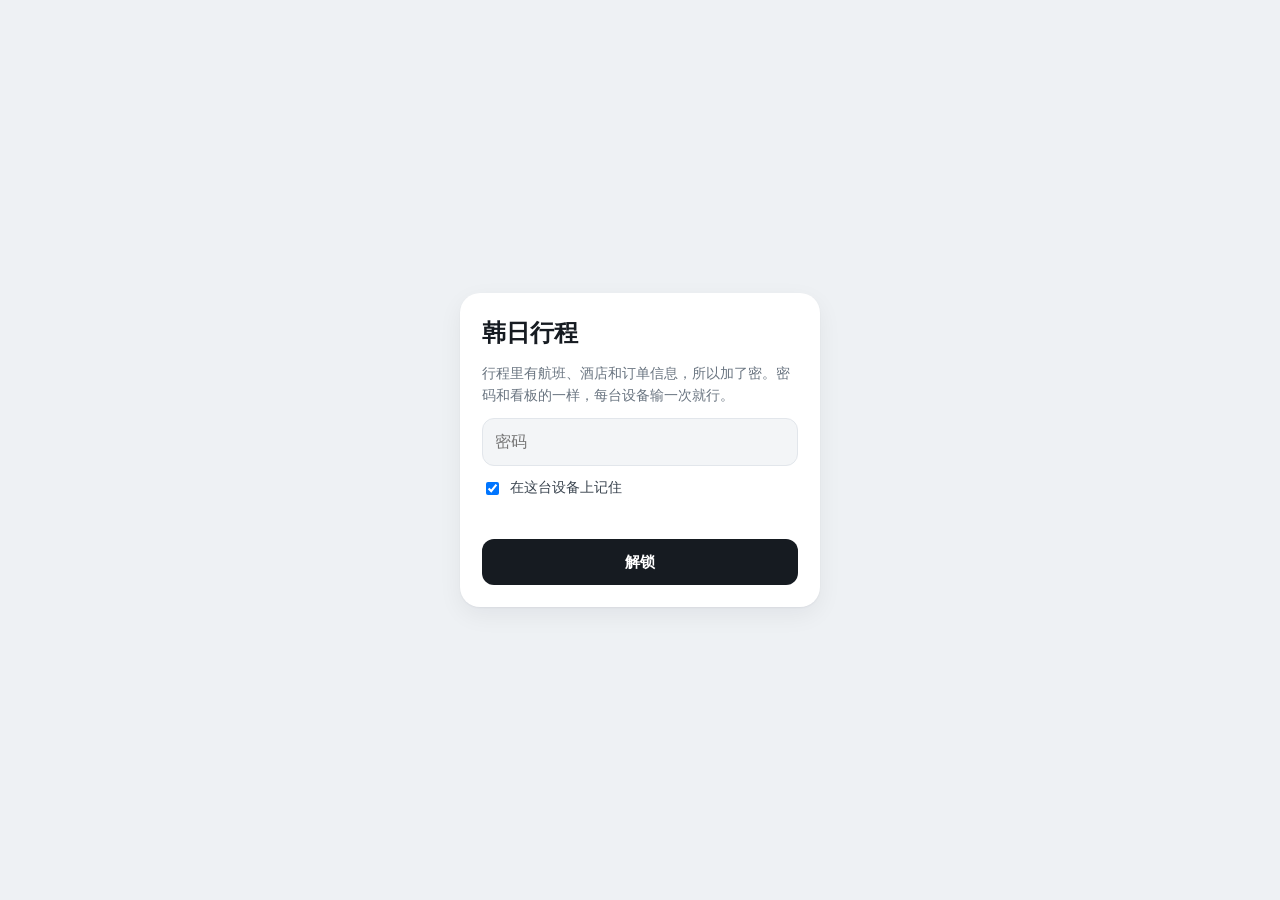
==== commit 05356317: "Trip page: live weather, park wait times, driver card, refreshed design Co-Authored-By: Claude Opus " ====
--- a/site/trip/index.html
+++ b/site/trip/index.html
@@ -17,30 +17,37 @@
 <link rel="preconnect" href="https://fonts.googleapis.com"><link rel="preconnect" href="https://fonts.gstatic.com" crossorigin><link rel="stylesheet" href="https://fonts.googleapis.com/css2?family=Barlow+Semi+Condensed:wght@500;600;700&display=swap">
 <style>:root{box-sizing:border-box;padding-top:env(safe-area-inset-top,0px);padding-bottom:env(safe-area-inset-bottom,0px);color-scheme:light}body{margin:0;font-size:14px}img{max-width:100%}[hidden]{display:none!important}</style>
 <style>
-/* Layout: a pocket timetable. One day per screen, drawn as a metro line:
-   each stop is a station, the line takes the country's colour, times run down the left like a departures board. */
+/* Layout: a pocket timetable. A dark departures board on top; each day opens with a postcard
+   (date, weather, route), then the day drawn as a metro line in the country's colour. */
 :root {
-  --bg: #eef1f3;
+  --bg: #eef1f4;
   --card: #ffffff;
-  --ink: #1a2026;
-  --ink-2: #39434d;
-  --muted: #69747f;
-  --line: #dce1e6;
-  --soft: #f4f6f7;
+  --ink: #161b21;
+  --ink-2: #3a444f;
+  --muted: #6a7581;
+  --line: #e2e6eb;
+  --soft: #f3f5f7;
   --link: #1f5fa8;
-  --sel-bg: #1a2026;
+  --chip: #ecf2fb;
+  --chip-ink: #1d5aa0;
+  --sel-bg: #161b21;
   --sel-fg: #ffffff;
-
-  --cn: #9a6a12;  --cn-bg: #f8f0e0;
-  --kr: #2a5ba6;  --kr-bg: #e8effa;
-  --jp: #c0392b;  --jp-bg: #fbeceb;
-  --au: #56606b;  --au-bg: #eceff2;
+  --shadow: 0 1px 2px rgba(16, 24, 40, 0.05), 0 8px 24px rgba(16, 24, 40, 0.06);
+  --scrim: rgba(16, 20, 24, 0.4);
+
+  --cn: #9a6a12;  --cn-bg: #f7eedb;
+  --kr: #2a5ba6;  --kr-bg: #e3ecfa;
+  --jp: #c0392b;  --jp-bg: #fae8e6;
+  --au: #56606b;  --au-bg: #eaeef2;
 
   --fix: #b42318;   --fix-bg: #fdeceb;   --fix-line: #f1b5ad;
-  --tight: #9a5a00; --tight-bg: #fff4de; --tight-line: #f0c27a;
+  --tight: #9a5a00; --tight-bg: #fff4de; --tight-line: #efc27c;
   --meal: #9a5a00;  --meal-bg: #fff8ec;
   --ok: #1e7a46;    --ok-bg: #e2f3e8;
   --todo: #9a5a00;  --todo-bg: #fff0d6;
+  --rain: #2f6fd0;
+  --sun: #e8a300;
+  --wait-lo: #2e9d63; --wait-mid: #e09b16; --wait-hi: #d1493b;
 
   --m-fly: #2a4a9c;   --m-fly-bg: #e6ecfa;
   --m-rail: #1e7a46;  --m-rail-bg: #e2f3e8;
@@ -50,101 +57,77 @@
   --m-walk: #4b5563;  --m-walk-bg: #eceff2;
   --m-bike: #6b2fa3;  --m-bike-bg: #f1e8fb;
 
+  --board-bg: #151a1f; --board-fg: #f2f4f6; --board-muted: #9ba6b1; --board-line: #2b333b; --board-chip: #1f262d; --board-dot: #ff7a66;
+  --b-cn: #e2b35a; --b-kr: #82a9ea; --b-jp: #ff8f80; --b-au: #aab3bc;
+
   --f-body: -apple-system, BlinkMacSystemFont, "PingFang SC", "Hiragino Sans GB", "Noto Sans CJK SC", "Microsoft YaHei", "Apple SD Gothic Neo", sans-serif;
   --f-data: "Barlow Semi Condensed", -apple-system, BlinkMacSystemFont, "SF Pro Text", "Helvetica Neue", Arial, sans-serif;
-
-  --fs-xs: 0.75rem;
-  --fs-s: 0.84rem;
-  --fs-m: 0.95rem;
-  --fs-l: 1.12rem;
-  --fs-xl: 1.5rem;
-  --fs-date: 2.25rem;
-
-  --board-bg: #161b20; --board-fg: #f2f4f6; --board-muted: #9ba6b1; --board-line: #2c343c; --board-chip: #20272e; --board-dot: #ff7a66;
-  --b-cn: #e2b35a; --b-kr: #82a9ea; --b-jp: #ff8f80; --b-au: #aab3bc;
-
+  --fs-xs: 0.75rem; --fs-s: 0.85rem; --fs-m: 0.95rem; --fs-l: 1.12rem; --fs-xl: 1.5rem;
+  --r-l: 20px; --r-m: 16px; --r-s: 12px;
   --gut-l: max(16px, env(safe-area-inset-left, 0px));
   --gut-r: max(16px, env(safe-area-inset-right, 0px));
-  --tabbar-h: 56px;
+  --tabbar-h: 58px;
 }
 @media (prefers-color-scheme: dark) {
   :root:not([data-theme="light"]) {
-    --bg: #0f1215; --card: #171b20; --ink: #e8ebee; --ink-2: #c3cad2; --muted: #98a3ae; --line: #2a3138; --soft: #1d2228;
-    --link: #8db6ef; --sel-bg: #e8ebee; --sel-fg: #0f1215;
-    --cn: #e2b35a; --cn-bg: #2d2412; --kr: #82a9ea; --kr-bg: #172338; --jp: #ff8f80; --jp-bg: #3a1916; --au: #aab3bc; --au-bg: #232930;
-    --fix: #ff8578; --fix-bg: #3a1714; --fix-line: #7a2c25; --tight: #f3be62; --tight-bg: #33270f; --tight-line: #7a5a1c;
-    --meal: #f0b45e; --meal-bg: #261f12; --ok: #6fd39b; --ok-bg: #11301f; --todo: #f3be62; --todo-bg: #33270f;
+    --bg: #0d1013; --card: #161a1f; --ink: #e9ecef; --ink-2: #c4cbd2; --muted: #97a2ad; --line: #262d34; --soft: #1c2127;
+    --link: #8db6ef; --chip: #17253a; --chip-ink: #93bbf2; --sel-bg: #e9ecef; --sel-fg: #0d1013;
+    --shadow: 0 0 0 1px #232a31; --scrim: rgba(0, 0, 0, 0.6);
+    --cn: #e2b35a; --cn-bg: #2a2212; --kr: #82a9ea; --kr-bg: #15223a; --jp: #ff8f80; --jp-bg: #371816; --au: #aab3bc; --au-bg: #222830;
+    --fix: #ff8578; --fix-bg: #3a1714; --fix-line: #7a2c25; --tight: #f3be62; --tight-bg: #30250f; --tight-line: #77581c;
+    --meal: #f0b45e; --meal-bg: #241d12; --ok: #6fd39b; --ok-bg: #11301f; --todo: #f3be62; --todo-bg: #33270f;
+    --rain: #7fb0ff; --sun: #ffc94a; --wait-lo: #5ccf8f; --wait-mid: #f3be62; --wait-hi: #ff7f70;
     --m-fly: #a9bdf3; --m-fly-bg: #1c2645; --m-rail: #79d6a0; --m-rail-bg: #12301f; --m-metro: #8db6ef; --m-metro-bg: #172a40;
     --m-bus: #f3be62; --m-bus-bg: #33270f; --m-taxi: #ff9a8d; --m-taxi-bg: #3a1916; --m-walk: #b9c2cb; --m-walk-bg: #252b32;
     --m-bike: #cfa6f5; --m-bike-bg: #2c1d3d;
-    --board-bg: #0a0d10; --board-line: #232a31; --board-chip: #161c22;
+    --board-bg: #0a0d10; --board-line: #222930; --board-chip: #151b21;
     color-scheme: dark;
   }
 }
 :root[data-theme="dark"] {
-  --bg: #0f1215; --card: #171b20; --ink: #e8ebee; --ink-2: #c3cad2; --muted: #98a3ae; --line: #2a3138; --soft: #1d2228;
-  --link: #8db6ef; --sel-bg: #e8ebee; --sel-fg: #0f1215;
-  --cn: #e2b35a; --cn-bg: #2d2412; --kr: #82a9ea; --kr-bg: #172338; --jp: #ff8f80; --jp-bg: #3a1916; --au: #aab3bc; --au-bg: #232930;
-  --fix: #ff8578; --fix-bg: #3a1714; --fix-line: #7a2c25; --tight: #f3be62; --tight-bg: #33270f; --tight-line: #7a5a1c;
-  --meal: #f0b45e; --meal-bg: #261f12; --ok: #6fd39b; --ok-bg: #11301f; --todo: #f3be62; --todo-bg: #33270f;
+  --bg: #0d1013; --card: #161a1f; --ink: #e9ecef; --ink-2: #c4cbd2; --muted: #97a2ad; --line: #262d34; --soft: #1c2127;
+  --link: #8db6ef; --chip: #17253a; --chip-ink: #93bbf2; --sel-bg: #e9ecef; --sel-fg: #0d1013;
+  --shadow: 0 0 0 1px #232a31; --scrim: rgba(0, 0, 0, 0.6);
+  --cn: #e2b35a; --cn-bg: #2a2212; --kr: #82a9ea; --kr-bg: #15223a; --jp: #ff8f80; --jp-bg: #371816; --au: #aab3bc; --au-bg: #222830;
+  --fix: #ff8578; --fix-bg: #3a1714; --fix-line: #7a2c25; --tight: #f3be62; --tight-bg: #30250f; --tight-line: #77581c;
+  --meal: #f0b45e; --meal-bg: #241d12; --ok: #6fd39b; --ok-bg: #11301f; --todo: #f3be62; --todo-bg: #33270f;
+  --rain: #7fb0ff; --sun: #ffc94a; --wait-lo: #5ccf8f; --wait-mid: #f3be62; --wait-hi: #ff7f70;
   --m-fly: #a9bdf3; --m-fly-bg: #1c2645; --m-rail: #79d6a0; --m-rail-bg: #12301f; --m-metro: #8db6ef; --m-metro-bg: #172a40;
   --m-bus: #f3be62; --m-bus-bg: #33270f; --m-taxi: #ff9a8d; --m-taxi-bg: #3a1916; --m-walk: #b9c2cb; --m-walk-bg: #252b32;
   --m-bike: #cfa6f5; --m-bike-bg: #2c1d3d;
-  --board-bg: #0a0d10; --board-line: #232a31; --board-chip: #161c22;
+  --board-bg: #0a0d10; --board-line: #222930; --board-chip: #151b21;
   color-scheme: dark;
 }
 
 html { -webkit-text-size-adjust: 100%; text-size-adjust: 100%; }
-body {
-  background: var(--bg);
-  color: var(--ink);
-  font-family: var(--f-body);
-  font-size: 15px;
-  line-height: 1.5;
-  -webkit-tap-highlight-color: transparent;
-}
-body::before {
-  content: ""; position: fixed; inset: 0 0 auto; height: env(safe-area-inset-top, 0px); z-index: 30; background: var(--board-bg);
-}
+body { background: var(--bg); color: var(--ink); font-family: var(--f-body); font-size: 15px; line-height: 1.5; -webkit-tap-highlight-color: transparent; }
+body::before { content: ""; position: fixed; inset: 0 0 auto; height: env(safe-area-inset-top, 0px); z-index: 30; background: var(--board-bg); }
 button { font: inherit; color: inherit; }
 a { color: var(--link); }
 :focus-visible { outline: 2px solid var(--link); outline-offset: 2px; border-radius: 6px; }
 .wrap { padding-left: var(--gut-l); padding-right: var(--gut-r); max-width: 760px; margin: 0 auto; box-sizing: border-box; }
 .num { font-family: var(--f-data); font-variant-numeric: tabular-nums; }
-
-/* ---------- top bar: a departures board, dark in both themes ---------- */
-.top {
-  position: sticky; top: env(safe-area-inset-top, 0px); z-index: 20;
-  background: var(--board-bg); color: var(--board-fg);
-  border-bottom: 1px solid var(--board-line);
-}
-.top .wrap { padding-block: 10px 10px; display: grid; gap: 9px; }
+.ico { width: 16px; height: 16px; flex: none; vertical-align: -3px; }
+
+/* ---------- top: a departures board, dark in both themes ---------- */
+.top { position: sticky; top: env(safe-area-inset-top, 0px); z-index: 20; background: var(--board-bg); color: var(--board-fg); }
+.top .wrap { padding-block: 10px 12px; display: grid; gap: 10px; }
 .top-row { display: flex; align-items: center; gap: 10px; min-width: 0; }
 .brand { font-weight: 700; font-size: var(--fs-l); letter-spacing: 0.04em; white-space: nowrap; }
 .status { color: var(--board-muted); font-size: var(--fs-s); min-width: 0; overflow: hidden; text-overflow: ellipsis; white-space: nowrap; }
-.today-btn {
-  margin-left: auto; flex: none; border: 1px solid var(--board-line); background: var(--board-chip); color: var(--board-fg); border-radius: 999px;
-  padding: 4px 12px; font-size: var(--fs-s); font-weight: 600; cursor: pointer;
-}
-.strip {
-  display: flex; gap: 6px; overflow-x: auto; scroll-snap-type: x proximity; scrollbar-width: none;
-  margin-inline: calc(-1 * var(--gut-l)) calc(-1 * var(--gut-r)); padding-inline: var(--gut-l) var(--gut-r);
-  -webkit-overflow-scrolling: touch;
-}
+.today-btn { margin-left: auto; flex: none; border: 1px solid var(--board-line); background: var(--board-chip); color: var(--board-fg); border-radius: 999px; padding: 4px 12px; font-size: var(--fs-s); font-weight: 600; cursor: pointer; }
+.strip { display: flex; gap: 6px; overflow-x: auto; scroll-snap-type: x proximity; scrollbar-width: none; margin-inline: calc(-1 * var(--gut-l)) calc(-1 * var(--gut-r)); padding-inline: var(--gut-l) var(--gut-r); -webkit-overflow-scrolling: touch; }
 .strip::-webkit-scrollbar { display: none; }
-.dchip {
-  flex: none; scroll-snap-align: center; position: relative; color: var(--board-fg);
-  display: grid; justify-items: center; gap: 0; min-width: 50px; padding: 9px 6px 8px;
-  border: 1px solid var(--board-line); border-radius: 10px; background: var(--board-chip); cursor: pointer;
-}
+.dchip { flex: none; scroll-snap-align: center; position: relative; color: var(--board-fg); display: grid; justify-items: center; gap: 1px; min-width: 52px; padding: 9px 6px 9px; border: 1px solid var(--board-line); border-radius: 12px; background: var(--board-chip); cursor: pointer; }
 .dchip .d { font-family: var(--f-data); font-weight: 600; font-size: 1.04rem; line-height: 1.1; font-variant-numeric: tabular-nums; }
-.dchip .w { font-size: 0.68rem; color: var(--board-muted); line-height: 1.25; }
-.dchip .bar { position: absolute; left: 12px; right: 12px; bottom: 3px; height: 3px; border-radius: 2px; background: var(--bc, var(--b-au)); }
+.dchip .w { font-size: 0.66rem; color: var(--board-muted); line-height: 1.25; display: flex; align-items: center; gap: 2px; white-space: nowrap; }
+.dchip .w svg { width: 12px; height: 12px; }
+.dchip .wi { color: var(--board-muted); }
+.dchip[aria-current="true"] .wi { color: var(--board-bg); }
+.dchip .bar { position: absolute; left: 13px; right: 13px; bottom: 3px; height: 3px; border-radius: 2px; background: var(--bc, var(--b-au)); }
 .dchip[aria-current="true"] { background: var(--board-fg); border-color: var(--board-fg); color: var(--board-bg); }
-.dchip[aria-current="true"] .w { color: var(--board-bg); opacity: 0.7; }
-.dchip.is-today::after {
-  content: ""; position: absolute; top: 3px; left: 50%; width: 14px; height: 4px; margin-left: -7px; border-radius: 2px; background: var(--board-dot);
-}
+.dchip[aria-current="true"] .w { color: var(--board-bg); opacity: 0.75; }
+.dchip.is-today::after { content: ""; position: absolute; top: 3px; left: 50%; width: 14px; height: 4px; margin-left: -7px; border-radius: 2px; background: var(--board-dot); }
 .dchip.cc-cn { --bc: var(--b-cn); } .dchip.cc-kr { --bc: var(--b-kr); } .dchip.cc-jp { --bc: var(--b-jp); } .dchip.cc-au { --bc: var(--b-au); }
 .cc-cn { --c: var(--cn); --cbg: var(--cn-bg); }
 .cc-kr { --c: var(--kr); --cbg: var(--kr-bg); }
@@ -152,60 +135,80 @@
 .cc-au { --c: var(--au); --cbg: var(--au-bg); }
 
 /* ---------- main ---------- */
-main { padding-bottom: calc(var(--tabbar-h) + env(safe-area-inset-bottom, 0px) + 24px); }
-.view { padding-block: 16px 8px; display: grid; gap: 16px; }
-
-/* day header */
-.dhead { display: grid; gap: 6px; }
-.dline { display: flex; align-items: baseline; gap: 10px; flex-wrap: wrap; }
-.ddate { font-family: var(--f-data); font-weight: 700; font-size: var(--fs-date); line-height: 1; letter-spacing: -0.01em; font-variant-numeric: tabular-nums; }
-.dwd { font-size: var(--fs-m); color: var(--muted); }
-.hol { font-size: var(--fs-xs); font-weight: 600; color: var(--jp); background: var(--jp-bg); border-radius: 5px; padding: 1px 6px; }
+main { padding-bottom: calc(var(--tabbar-h) + env(safe-area-inset-bottom, 0px) + 28px); }
+.view { padding-block: 16px 8px; display: grid; gap: 14px; }
+.card, .panel, .tl, .hero, .ovday { background: var(--card); border-radius: var(--r-m); box-shadow: var(--shadow); }
+
+/* the day's postcard */
+.hero { border-radius: var(--r-l); padding: 16px 16px 14px; display: grid; gap: 10px; background: linear-gradient(165deg, var(--cbg) 0%, var(--card) 58%); }
+.hero-top { display: grid; grid-template-columns: minmax(0, 1fr) auto; gap: 12px; align-items: start; }
+.dline { display: flex; align-items: baseline; gap: 8px; flex-wrap: wrap; }
+.ddate { font-family: var(--f-data); font-weight: 700; font-size: 2.6rem; line-height: 0.95; letter-spacing: -0.01em; font-variant-numeric: tabular-nums; }
+.dwd { font-size: var(--fs-m); color: var(--ink-2); font-weight: 600; }
+.hol { font-size: var(--fs-xs); font-weight: 700; color: var(--jp); background: var(--card); border-radius: 6px; padding: 1px 7px; }
 .cities { display: flex; flex-wrap: wrap; align-items: center; gap: 4px; }
-.ctag { font-size: var(--fs-xs); font-weight: 600; color: var(--c); background: var(--cbg); border-radius: 5px; padding: 1px 7px; }
+.ctag { font-size: var(--fs-xs); font-weight: 700; color: var(--c); background: var(--cbg); border-radius: 6px; padding: 1px 7px; }
+.hero .ctag { background: var(--card); }
 .cities .to { color: var(--muted); font-size: var(--fs-xs); }
-.dtitle { margin: 0; font-size: var(--fs-l); line-height: 1.35; font-weight: 650; text-wrap: balance; }
+.dtitle { margin: 0; font-size: 1.2rem; line-height: 1.35; font-weight: 700; text-wrap: balance; }
 .meta { display: flex; flex-wrap: wrap; gap: 6px; }
-.meta span { font-size: var(--fs-xs); color: var(--ink-2); border: 1px solid var(--line); background: var(--card); border-radius: 999px; padding: 2px 9px; }
-
-.warn {
-  background: var(--tight-bg); border: 1px solid var(--tight-line); color: var(--ink); border-radius: 12px;
-  padding: 10px 12px; font-size: var(--fs-s); line-height: 1.55;
-}
-.warn b { color: var(--tight); margin-right: 4px; }
-
-/* timeline: a metro line */
-.tl { list-style: none; margin: 0; padding: 12px 12px 12px 0; background: var(--card); border: 1px solid var(--line); border-radius: 14px; }
-.stop { display: grid; grid-template-columns: 54px 22px minmax(0, 1fr); column-gap: 6px; position: relative; padding-block: 2px 12px; }
+.meta span { font-size: var(--fs-xs); color: var(--ink-2); background: var(--card); border-radius: 999px; padding: 3px 10px; box-shadow: 0 0 0 1px var(--line) inset; }
+
+/* weather */
+.wxb { display: grid; justify-items: end; gap: 1px; text-align: right; min-width: 92px; }
+.wxb .wi { width: 34px; height: 34px; }
+.wxb .tt { font-family: var(--f-data); font-weight: 600; font-size: 1.35rem; line-height: 1.1; font-variant-numeric: tabular-nums; }
+.wxb .tt small { font-size: 0.95rem; color: var(--muted); font-weight: 500; }
+.wxb .ds { font-size: var(--fs-xs); color: var(--ink-2); white-space: nowrap; }
+.wxb .pp { font-size: var(--fs-xs); color: var(--rain); font-weight: 600; white-space: nowrap; }
+.wxb.pending { min-width: 0; max-width: 132px; }
+.wxb.pending .ds { white-space: normal; color: var(--muted); line-height: 1.4; }
+.wi { color: var(--ink-2); }
+.wi .sun { color: var(--sun); }
+.wi .drop { color: var(--rain); }
+.hours { display: flex; gap: 4px; overflow-x: auto; scrollbar-width: none; margin-inline: -4px; padding: 2px 4px; }
+.hours::-webkit-scrollbar { display: none; }
+.hr { flex: none; width: 46px; display: grid; justify-items: center; gap: 1px; padding: 6px 0; border-radius: 12px; background: var(--card); box-shadow: 0 0 0 1px var(--line) inset; }
+.hr.now { box-shadow: 0 0 0 2px var(--ink) inset; }
+.hr .h { font-size: 0.68rem; color: var(--muted); }
+.hr .wi { width: 20px; height: 20px; }
+.hr .t { font-family: var(--f-data); font-weight: 600; font-size: 0.95rem; font-variant-numeric: tabular-nums; }
+.hr .p { font-size: 0.66rem; color: var(--rain); font-weight: 600; min-height: 1em; }
+.wx-more { display: flex; flex-wrap: wrap; gap: 6px 12px; font-size: var(--fs-xs); color: var(--ink-2); }
+.wx-more span { display: inline-flex; align-items: center; gap: 4px; }
+.wx-more .wi { width: 16px; height: 16px; }
+.wx-src { font-size: 0.68rem; color: var(--muted); }
+
+.warn { background: var(--tight-bg); color: var(--ink); border-radius: var(--r-s); padding: 11px 13px; font-size: var(--fs-s); line-height: 1.6; box-shadow: 0 0 0 1px var(--tight-line) inset; }
+.warn b { color: var(--tight); margin-right: 6px; }
+
+/* timeline: the day as a metro line */
+.tl { list-style: none; margin: 0; padding: 14px 14px 12px 0; border-radius: var(--r-l); }
+.stop { display: grid; grid-template-columns: 56px 22px minmax(0, 1fr); column-gap: 6px; position: relative; padding-block: 2px 16px; }
 .stop:last-child { padding-bottom: 2px; }
-.stop .t { text-align: right; padding-top: 1px; font-family: var(--f-data); font-weight: 600; font-size: 1.02rem; line-height: 1.3; font-variant-numeric: tabular-nums; color: var(--ink-2); }
-.stop .t.lbl { font-family: var(--f-body); font-size: var(--fs-xs); font-weight: 600; color: var(--muted); padding-top: 3px; }
+.stop .t { text-align: right; padding-top: 1px; font-family: var(--f-data); font-weight: 600; font-size: 1.04rem; line-height: 1.3; font-variant-numeric: tabular-nums; color: var(--ink-2); }
+.stop .t.lbl { font-family: var(--f-body); font-size: var(--fs-xs); font-weight: 700; color: var(--muted); padding-top: 3px; }
 .stop .rail { position: relative; }
-.stop .rail::before { /* the line */
-  content: ""; position: absolute; left: 50%; width: 4px; margin-left: -2px; top: 0; bottom: -2px; background: var(--c); opacity: 0.85;
-}
+.stop .rail::before { content: ""; position: absolute; left: 50%; width: 4px; margin-left: -2px; top: 0; bottom: -2px; background: var(--c); border-radius: 2px; opacity: 0.9; }
 .stop:first-child .rail::before { top: 9px; }
 .stop:last-child .rail::before { bottom: auto; height: 9px; }
-.stop .rail::after { /* the station */
-  content: ""; position: absolute; left: 50%; top: 4px; width: 12px; height: 12px; margin-left: -8px;
-  border-radius: 50%; background: var(--card); border: 2px solid var(--c);
-}
+.stop .rail::after { content: ""; position: absolute; left: 50%; top: 4px; width: 12px; height: 12px; margin-left: -8px; border-radius: 50%; background: var(--card); border: 2px solid var(--c); }
 .stop.meal .rail::after { width: 8px; height: 8px; margin-left: -6px; top: 6px; border-color: var(--meal); }
 .stop.fix .rail::after { background: var(--c); }
 .stop.tight .rail::after { background: var(--tight); border-color: var(--tight); box-shadow: 0 0 0 3px var(--tight-bg); }
 .stop.fix .t { color: var(--fix); }
 .stop.tight .t { color: var(--tight); }
-.stop .body { min-width: 0; display: grid; gap: 3px; padding: 0 2px; border-radius: 8px; }
-.stop.tight .body { background: var(--tight-bg); padding: 6px 8px; margin: -4px 0 0; }
-.stop.meal .body { background: var(--meal-bg); padding: 5px 8px; margin: -3px 0 0; }
-.what { font-size: var(--fs-m); font-weight: 600; line-height: 1.45; overflow-wrap: anywhere; }
-.how { font-size: var(--fs-s); color: var(--ink-2); line-height: 1.6; overflow-wrap: anywhere; }
-.badge { display: inline-block; font-size: 0.68rem; font-weight: 700; border-radius: 4px; padding: 0 5px; margin-left: 6px; vertical-align: 2px; line-height: 1.6; }
-.badge.fix { color: var(--fix); border: 1px solid var(--fix-line); background: var(--fix-bg); }
-.badge.tight { color: var(--tight); border: 1px solid var(--tight-line); background: var(--card); }
+.stop .body { min-width: 0; display: grid; gap: 4px; padding: 0 2px; border-radius: 12px; }
+.stop.tight .body { background: var(--tight-bg); padding: 8px 10px; margin: -5px 0 0; }
+.stop.meal .body { background: var(--meal-bg); padding: 7px 10px; margin: -4px 0 0; }
+.what { font-size: var(--fs-m); font-weight: 650; line-height: 1.45; overflow-wrap: anywhere; }
+.how { font-size: var(--fs-s); color: var(--ink-2); line-height: 1.62; overflow-wrap: anywhere; }
+.badge { display: inline-block; font-size: 0.68rem; font-weight: 700; border-radius: 5px; padding: 0 5px; margin-left: 6px; vertical-align: 2px; line-height: 1.6; }
+.badge.fix { color: var(--fix); background: var(--fix-bg); box-shadow: 0 0 0 1px var(--fix-line) inset; }
+.badge.tight { color: var(--tight); background: var(--card); box-shadow: 0 0 0 1px var(--tight-line) inset; }
 .badge.now { color: var(--sel-fg); background: var(--sel-bg); }
-.mealtag { display: inline-block; font-size: 0.7rem; font-weight: 700; color: var(--meal); border: 1px solid var(--tight-line); border-radius: 4px; padding: 0 5px; margin-right: 6px; vertical-align: 2px; line-height: 1.6; }
-.mode { display: inline-block; font-size: 0.7rem; font-weight: 700; border-radius: 4px; padding: 0 5px; margin-right: 3px; line-height: 1.65; vertical-align: 1px; white-space: nowrap; color: var(--mc); background: var(--mbg); }
+.mealtag { display: inline-block; font-size: 0.7rem; font-weight: 700; color: var(--meal); border-radius: 5px; padding: 0 5px; margin-right: 6px; vertical-align: 2px; line-height: 1.6; box-shadow: 0 0 0 1px var(--tight-line) inset; }
+.mode { display: inline-block; font-size: 0.7rem; font-weight: 700; border-radius: 5px; padding: 0 5px; margin-right: 3px; line-height: 1.65; vertical-align: 1px; white-space: nowrap; color: var(--mc); background: var(--mbg); }
 .mode.fly { --mc: var(--m-fly); --mbg: var(--m-fly-bg); }
 .mode.rail { --mc: var(--m-rail); --mbg: var(--m-rail-bg); }
 .mode.metro { --mc: var(--m-metro); --mbg: var(--m-metro-bg); }
@@ -213,108 +216,153 @@
 .mode.taxi { --mc: var(--m-taxi); --mbg: var(--m-taxi-bg); }
 .mode.walk { --mc: var(--m-walk); --mbg: var(--m-walk-bg); }
 .mode.bike { --mc: var(--m-bike); --mbg: var(--m-bike-bg); }
-.stop.is-now .body { outline: 2px solid var(--ink); outline-offset: 3px; }
+.stop.is-now .body { box-shadow: 0 0 0 2px var(--ink); }
+.stop.is-now:not(.tight):not(.meal) .body { padding: 6px 8px; margin: -4px 0 0; }
 @media (prefers-reduced-motion: no-preference) {
   .stop.is-now .rail::after { animation: ping 1.8s ease-out infinite; }
   @keyframes ping { 0% { box-shadow: 0 0 0 0 var(--c); } 70%, 100% { box-shadow: 0 0 0 8px transparent; } }
 }
 
+/* place buttons */
+.places { display: flex; flex-wrap: wrap; gap: 6px; margin-top: 2px; }
+.pl { display: inline-flex; align-items: center; gap: 4px; min-height: 30px; box-sizing: border-box; border: 0; background: var(--chip); color: var(--chip-ink); border-radius: 999px; padding: 3px 11px 3px 8px; font-size: var(--fs-xs); font-weight: 650; line-height: 1.35; cursor: pointer; text-align: left; }
+.pl svg { width: 14px; height: 14px; flex: none; }
+.stop.tight .pl, .stop.meal .pl { background: var(--card); }
+
 /* panels */
-.panel { background: var(--card); border: 1px solid var(--line); border-radius: 14px; padding: 12px 14px; display: grid; gap: 6px; }
-.panel h3 { margin: 0; font-size: var(--fs-xs); font-weight: 700; color: var(--muted); letter-spacing: 0.06em; }
-.panel p { margin: 0; font-size: var(--fs-s); line-height: 1.65; color: var(--ink-2); }
-.panel ul { margin: 0; padding-left: 1.1em; display: grid; gap: 4px; font-size: var(--fs-s); line-height: 1.6; color: var(--ink-2); }
+.panel { padding: 13px 15px; display: grid; gap: 7px; }
+.panel h3 { margin: 0; display: flex; align-items: center; gap: 6px; font-size: var(--fs-xs); font-weight: 700; color: var(--muted); letter-spacing: 0.06em; }
+.panel h3 svg { width: 15px; height: 15px; }
+.panel p { margin: 0; font-size: var(--fs-s); line-height: 1.7; color: var(--ink-2); }
+.panel ul { margin: 0; padding-left: 1.1em; display: grid; gap: 5px; font-size: var(--fs-s); line-height: 1.65; color: var(--ink-2); }
 .panel b { color: var(--ink); }
 .two { display: grid; gap: 12px; }
 @media (min-width: 620px) { .two { grid-template-columns: 1fr 1fr; } }
 
-/* hotel card */
+/* hotel */
 .hotel { display: grid; gap: 6px; }
-.hotel .hname { font-size: var(--fs-m); font-weight: 650; line-height: 1.35; overflow-wrap: anywhere; }
+.hotel .hname { font-size: var(--fs-m); font-weight: 700; line-height: 1.35; overflow-wrap: anywhere; }
 .hotel .hsub { font-size: var(--fs-s); color: var(--muted); }
+.hotel .addrbox { display: grid; gap: 2px; background: var(--soft); border-radius: var(--r-s); padding: 9px 11px; }
 .hotel .addr { font-size: var(--fs-s); color: var(--ink); user-select: text; -webkit-user-select: text; overflow-wrap: anywhere; }
 .hotel .acc { font-size: var(--fs-xs); color: var(--muted); }
-.st { display: inline-block; font-size: 0.68rem; font-weight: 700; border-radius: 4px; padding: 0 5px; margin-left: 6px; vertical-align: 2px; line-height: 1.6; }
+.st { display: inline-block; font-size: 0.68rem; font-weight: 700; border-radius: 5px; padding: 0 5px; margin-left: 6px; vertical-align: 2px; line-height: 1.6; }
 .st.ok, .chip.ok { color: var(--ok); background: var(--ok-bg); }
 .st.todo, .chip.todo { color: var(--todo); background: var(--todo-bg); }
-.acts { display: flex; flex-wrap: wrap; gap: 8px; margin-top: 4px; }
-.btn {
-  display: inline-flex; align-items: center; gap: 6px; border: 1px solid var(--line); background: var(--soft); color: var(--ink);
-  border-radius: 999px; padding: 6px 12px; font-size: var(--fs-s); font-weight: 600; text-decoration: none; cursor: pointer; min-height: 34px; box-sizing: border-box;
-}
-.btn.primary { background: var(--sel-bg); color: var(--sel-fg); border-color: var(--sel-bg); }
-.btn svg { width: 15px; height: 15px; flex: none; }
+.acts { display: flex; flex-wrap: wrap; gap: 8px; margin-top: 2px; }
+.btn { display: inline-flex; align-items: center; gap: 6px; border: 0; background: var(--soft); color: var(--ink); border-radius: 999px; padding: 7px 13px; font-size: var(--fs-s); font-weight: 650; text-decoration: none; cursor: pointer; min-height: 36px; box-sizing: border-box; box-shadow: 0 0 0 1px var(--line) inset; }
+.btn.primary { background: var(--sel-bg); color: var(--sel-fg); box-shadow: none; }
+.btn svg { width: 16px; height: 16px; flex: none; }
+
+/* theme park: live waits */
+.park .crowd { margin: 0; font-size: var(--fs-s); color: var(--ink-2); line-height: 1.65; background: var(--soft); border-radius: var(--r-s); padding: 9px 11px; }
+.park-h { display: flex; align-items: center; gap: 8px; }
+#parkIn { display: grid; gap: 10px; }
+.park-h h3 { flex: 1; }
+.mini { border: 0; background: var(--soft); color: var(--ink-2); border-radius: 999px; padding: 4px 11px; font-size: var(--fs-xs); font-weight: 650; cursor: pointer; box-shadow: 0 0 0 1px var(--line) inset; }
+.panel .waits { list-style: none; margin: 2px 0 0; padding: 0; display: grid; gap: 8px; }
+.waits li { display: grid; grid-template-columns: minmax(0, 1fr) 72px 50px; gap: 8px; align-items: center; font-size: var(--fs-s); }
+.waits .n { min-width: 0; overflow-wrap: anywhere; line-height: 1.35; }
+.waits .n small { display: block; color: var(--muted); font-size: 0.7rem; }
+.waits .bar { height: 6px; border-radius: 3px; background: var(--soft); overflow: hidden; box-shadow: 0 0 0 1px var(--line) inset; }
+.waits .bar i { display: block; height: 100%; border-radius: 3px; background: var(--wc, var(--wait-lo)); }
+.waits .m { text-align: right; font-family: var(--f-data); font-weight: 700; font-size: 1.02rem; font-variant-numeric: tabular-nums; color: var(--wc, var(--ink)); }
+.waits .m small { font-size: 0.7rem; font-weight: 600; margin-left: 1px; }
+.waits .off { color: var(--muted); font-family: var(--f-body); font-size: var(--fs-xs); font-weight: 600; }
+.src { font-size: 0.7rem; color: var(--muted); margin: 0; }
 
 /* pager */
 .pager { display: grid; grid-template-columns: 1fr 1fr; gap: 10px; }
-.pg { border: 1px solid var(--line); background: var(--card); border-radius: 12px; padding: 10px 12px; text-align: left; cursor: pointer; display: grid; gap: 2px; min-width: 0; }
+.pg { border: 0; background: var(--card); border-radius: var(--r-s); padding: 10px 12px; text-align: left; cursor: pointer; display: grid; gap: 2px; min-width: 0; box-shadow: var(--shadow); }
 .pg.next { text-align: right; }
 .pg .k { font-size: var(--fs-xs); color: var(--muted); }
-.pg .v { font-weight: 600; font-size: var(--fs-s); overflow: hidden; text-overflow: ellipsis; white-space: nowrap; }
+.pg .v { font-weight: 650; font-size: var(--fs-s); overflow: hidden; text-overflow: ellipsis; white-space: nowrap; }
 .pg[disabled] { visibility: hidden; }
 
 /* overview */
-.hero { display: grid; gap: 4px; }
-.hero h1 { margin: 0; font-size: var(--fs-xl); line-height: 1.2; text-wrap: balance; }
-.hero p { margin: 0; color: var(--muted); font-size: var(--fs-s); }
-.route { display: flex; flex-wrap: wrap; align-items: center; gap: 4px 2px; }
-.route .rs { font-size: var(--fs-s); font-weight: 600; color: var(--c); background: var(--cbg); border-radius: 6px; padding: 2px 8px; white-space: nowrap; }
+.ovhero { display: grid; gap: 4px; }
+.ovhero h1 { margin: 0; font-size: var(--fs-xl); line-height: 1.2; text-wrap: balance; }
+.ovhero p { margin: 0; color: var(--muted); font-size: var(--fs-s); }
+.route { display: flex; flex-wrap: wrap; align-items: center; gap: 5px 2px; }
+.route .rs { font-size: var(--fs-s); font-weight: 650; color: var(--c); background: var(--cbg); border-radius: 8px; padding: 3px 9px; white-space: nowrap; }
 .route .rs small { font-weight: 500; margin-left: 4px; opacity: 0.85; }
 .route .ar { color: var(--muted); font-size: var(--fs-xs); padding: 0 2px; }
-.ovlist { list-style: none; margin: 0; padding: 0; display: grid; gap: 8px; }
-.ovday {
-  width: 100%; display: grid; grid-template-columns: 58px minmax(0, 1fr); gap: 10px; text-align: left;
-  background: var(--card); border: 1px solid var(--line); border-radius: 12px; padding: 10px 12px; cursor: pointer;
-}
-.ovday.is-today { border-color: var(--ink); }
-.ovday .od { display: grid; align-content: start; gap: 1px; }
-.ovday .od .n { font-family: var(--f-data); font-weight: 700; font-size: 1.15rem; line-height: 1.15; font-variant-numeric: tabular-nums; }
+.ovlist { list-style: none; margin: 0; padding: 0; display: grid; gap: 9px; }
+.ovday { width: 100%; border: 0; display: grid; grid-template-columns: 58px minmax(0, 1fr); gap: 10px; text-align: left; padding: 11px 13px; cursor: pointer; color: inherit; }
+.ovday.is-today { box-shadow: 0 0 0 2px var(--ink); }
+.ovday .od { display: grid; align-content: start; gap: 2px; }
+.ovday .od .n { font-family: var(--f-data); font-weight: 700; font-size: 1.18rem; line-height: 1.15; font-variant-numeric: tabular-nums; }
 .ovday .od .w { font-size: var(--fs-xs); color: var(--muted); }
-.ovday .od .u { height: 3px; width: 28px; border-radius: 2px; background: var(--c); margin-top: 4px; }
+.ovday .od .u { height: 3px; width: 28px; border-radius: 2px; background: var(--c); margin-top: 3px; }
+.ovday .od .wxs { display: flex; align-items: center; gap: 2px; font-size: 0.7rem; color: var(--ink-2); margin-top: 4px; white-space: nowrap; }
+.ovday .od .wxs svg { width: 14px; height: 14px; }
 .ovday .oc { min-width: 0; display: grid; gap: 4px; }
 .ovday .om { font-size: var(--fs-s); line-height: 1.55; color: var(--ink); overflow-wrap: anywhere; }
 .ovday .ot { font-size: var(--fs-xs); line-height: 1.55; color: var(--muted); overflow-wrap: anywhere; }
-.chip { display: inline-block; font-size: 0.68rem; font-weight: 700; border-radius: 4px; padding: 0 5px; margin-right: 4px; vertical-align: 1px; line-height: 1.65; white-space: nowrap; }
-h2.sec { margin: 6px 0 -4px; font-size: var(--fs-xs); font-weight: 700; color: var(--muted); letter-spacing: 0.08em; }
-
-/* lists of cards (notes, shopping) */
+.chip { display: inline-block; font-size: 0.68rem; font-weight: 700; border-radius: 5px; padding: 0 5px; margin-right: 4px; vertical-align: 1px; line-height: 1.65; white-space: nowrap; }
+h2.sec { margin: 8px 2px -4px; font-size: var(--fs-xs); font-weight: 700; color: var(--muted); letter-spacing: 0.08em; }
+
+/* cards (notes, shopping) */
 .cards { display: grid; gap: 10px; }
 @media (min-width: 620px) { .cards.c2 { grid-template-columns: 1fr 1fr; } }
-.card { background: var(--card); border: 1px solid var(--line); border-radius: 12px; padding: 10px 12px; display: grid; gap: 4px; min-width: 0; }
-.card .ct { font-weight: 650; font-size: var(--fs-m); line-height: 1.4; overflow-wrap: anywhere; }
-.card .cw { font-size: var(--fs-xs); color: var(--ink-2); display: flex; gap: 6px; align-items: baseline; }
+.card { padding: 11px 13px; display: grid; gap: 5px; min-width: 0; }
+.card .ct { font-weight: 700; font-size: var(--fs-m); line-height: 1.4; overflow-wrap: anywhere; }
+.card .cw { font-size: var(--fs-xs); color: var(--ink-2); display: flex; gap: 6px; align-items: baseline; line-height: 1.55; }
 .card .cw .k { flex: none; font-weight: 700; color: var(--muted); }
 .card .cn { font-size: var(--fs-s); color: var(--muted); line-height: 1.6; overflow-wrap: anywhere; }
 .card .cn b, .card .ct b { color: var(--ink); }
-.grp-h { display: flex; align-items: center; gap: 8px; margin-top: 4px; }
+.grp-h { display: flex; align-items: center; gap: 8px; margin-top: 6px; }
 .grp-h .ctag { font-size: var(--fs-s); }
 .legend { display: flex; flex-wrap: wrap; gap: 6px 10px; align-items: center; font-size: var(--fs-xs); color: var(--muted); }
-.foot-note { font-size: var(--fs-xs); color: var(--muted); text-align: center; padding-top: 4px; }
+.foot-note { font-size: var(--fs-xs); color: var(--muted); text-align: center; padding-top: 4px; line-height: 1.7; }
 .foot-note button { border: 0; background: none; color: var(--link); text-decoration: underline; cursor: pointer; font-size: inherit; padding: 4px; }
 
 /* bottom tabs */
-.tabbar {
-  position: fixed; left: 0; right: 0; bottom: 0; z-index: 25;
-  background: var(--card); border-top: 1px solid var(--line);
-  padding-bottom: env(safe-area-inset-bottom, 0px);
+.tabbar { position: fixed; left: 0; right: 0; bottom: 0; z-index: 25; background: var(--card); box-shadow: 0 -1px 0 var(--line); padding-bottom: env(safe-area-inset-bottom, 0px); }
+@supports ((-webkit-backdrop-filter: blur(1px)) or (backdrop-filter: blur(1px))) {
+  .tabbar { background: color-mix(in srgb, var(--card) 82%, transparent); -webkit-backdrop-filter: saturate(1.6) blur(16px); backdrop-filter: saturate(1.6) blur(16px); }
 }
 .tabbar .wrap { display: grid; grid-template-columns: repeat(4, 1fr); height: var(--tabbar-h); }
-.tab { border: 0; background: none; display: grid; justify-items: center; align-content: center; gap: 2px; color: var(--muted); font-size: 0.7rem; font-weight: 600; cursor: pointer; }
-.tab svg { width: 22px; height: 22px; }
+.tab { border: 0; background: none; display: grid; justify-items: center; align-content: center; gap: 2px; color: var(--muted); font-size: 0.7rem; font-weight: 650; cursor: pointer; }
+.tab svg { width: 23px; height: 23px; }
 .tab[aria-selected="true"] { color: var(--ink); }
 
+/* map sheet */
+.sheet-bg { position: fixed; inset: 0; z-index: 50; background: var(--scrim); }
+.sheet { position: fixed; left: 0; right: 0; bottom: 0; z-index: 51; background: var(--card); color: var(--ink); border-radius: 22px 22px 0 0; box-shadow: 0 -10px 30px rgba(0, 0, 0, 0.2); padding-bottom: calc(12px + env(safe-area-inset-bottom, 0px)); max-height: 86vh; overflow: auto; }
+.sheet::before { content: ""; display: block; width: 38px; height: 5px; border-radius: 3px; background: var(--line); margin: 8px auto 0; }
+.sheet-in { padding-block: 10px 4px; display: grid; gap: 14px; }
+.sheet-head { display: flex; gap: 12px; align-items: flex-start; }
+.sheet-txt { min-width: 0; display: grid; gap: 6px; }
+.sheet-t { font-size: 1.25rem; font-weight: 700; line-height: 1.3; overflow-wrap: anywhere; }
+.sheet-q { display: grid; gap: 1px; background: var(--soft); border-radius: var(--r-s); padding: 8px 11px; }
+.sheet-q .k { font-size: 0.7rem; color: var(--muted); font-weight: 600; }
+.sheet-q .v { font-size: 1.05rem; font-weight: 650; user-select: text; -webkit-user-select: text; overflow-wrap: anywhere; }
+.sheet-x { margin-left: auto; flex: none; border: 0; background: var(--soft); color: var(--ink-2); width: 34px; height: 34px; border-radius: 50%; font-size: 22px; line-height: 1; cursor: pointer; }
+.sheet-acts { display: grid; gap: 8px; }
+.sheet-acts .btn { justify-content: center; min-height: 48px; font-size: var(--fs-m); border-radius: 14px; }
+.sheet-acts .row2 { display: grid; grid-template-columns: 1fr 1fr; gap: 8px; }
+.sheet-note { font-size: var(--fs-xs); color: var(--muted); margin: 0; line-height: 1.6; }
+
+/* show-the-driver card */
+.driver { position: fixed; inset: 0; z-index: 70; background: var(--card); color: var(--ink); display: grid; place-items: center; text-align: center; cursor: pointer;
+  padding: calc(24px + env(safe-area-inset-top, 0px)) var(--gut-r) calc(24px + env(safe-area-inset-bottom, 0px)) var(--gut-l); }
+.driver .in { display: grid; gap: 18px; max-width: 640px; }
+.driver .say { font-size: 1.35rem; font-weight: 700; color: var(--ink-2); line-height: 1.4; }
+.driver .big { font-size: clamp(2.2rem, 11vw, 4.2rem); font-weight: 800; line-height: 1.2; overflow-wrap: anywhere; }
+.driver .zh { font-size: var(--fs-m); color: var(--muted); }
+.driver .hint { font-size: var(--fs-xs); color: var(--muted); }
+
 /* lock screen (web copy only) */
-.lock { position: fixed; inset: 0; z-index: 40; background: var(--bg); display: grid; place-items: center; overflow: auto;
-  padding: calc(24px + env(safe-area-inset-top, 0px)) var(--gut-r) calc(24px + env(safe-area-inset-bottom, 0px)) var(--gut-l); }
-.lock form { width: min(360px, 100%); display: grid; gap: 12px; background: var(--card); border: 1px solid var(--line); border-radius: 16px; padding: 20px; box-sizing: border-box; }
+.lock { position: fixed; inset: 0; z-index: 40; background: var(--bg); display: grid; place-items: center; overflow: auto; padding: calc(24px + env(safe-area-inset-top, 0px)) var(--gut-r) calc(24px + env(safe-area-inset-bottom, 0px)) var(--gut-l); }
+.lock form { width: min(360px, 100%); display: grid; gap: 12px; background: var(--card); box-shadow: var(--shadow); border-radius: var(--r-l); padding: 22px; box-sizing: border-box; }
 .lock h1 { margin: 0; font-size: var(--fs-xl); }
 .lock p { margin: 0; color: var(--muted); font-size: var(--fs-s); line-height: 1.6; }
-.lock input[type="password"] { font: inherit; font-size: 16px; padding: 10px 12px; border-radius: 10px; border: 1px solid var(--line); background: var(--soft); color: var(--ink); width: 100%; box-sizing: border-box; }
+.lock input[type="password"] { font: inherit; font-size: 16px; padding: 11px 12px; border-radius: 12px; border: 1px solid var(--line); background: var(--soft); color: var(--ink); width: 100%; box-sizing: border-box; }
 .lock label.keep { display: flex; gap: 8px; align-items: center; font-size: var(--fs-s); color: var(--ink-2); }
 .lock .err { color: var(--fix); font-size: var(--fs-s); min-height: 1.2em; }
-.lock button { min-height: 44px; border-radius: 10px; justify-content: center; font-size: var(--fs-m); }
-.toast { position: fixed; left: 50%; transform: translateX(-50%); bottom: calc(var(--tabbar-h) + env(safe-area-inset-bottom, 0px) + 14px); z-index: 35;
-  background: var(--sel-bg); color: var(--sel-fg); border-radius: 999px; padding: 8px 16px; font-size: var(--fs-s); font-weight: 600; }
+.lock button { min-height: 46px; border-radius: 12px; justify-content: center; font-size: var(--fs-m); }
+.toast { position: fixed; left: 50%; transform: translateX(-50%); bottom: calc(var(--tabbar-h) + env(safe-area-inset-bottom, 0px) + 14px); z-index: 80; background: var(--sel-bg); color: var(--sel-fg); border-radius: 999px; padding: 9px 16px; font-size: var(--fs-s); font-weight: 650; max-width: calc(100% - 48px); box-sizing: border-box; text-align: center; }
 
 </style>
 </head>
@@ -351,6 +399,29 @@
       <svg viewBox="0 0 24 24" fill="none" stroke="currentColor" stroke-width="1.8" stroke-linecap="round" stroke-linejoin="round" aria-hidden="true"><path d="M5 8h14l-1.2 11.2a2 2 0 0 1-2 1.8H8.2a2 2 0 0 1-2-1.8L5 8z"/><path d="M9 10V7a3 3 0 0 1 6 0v3"/></svg>购物</button>
   </div>
 </nav>
+
+<div class="sheet-bg" id="sheetBg" hidden></div>
+<div class="sheet" id="sheet" role="dialog" aria-modal="true" aria-labelledby="sheetTitle" hidden>
+  <div class="wrap sheet-in">
+    <div class="sheet-head">
+      <div class="sheet-txt">
+        <div class="sheet-t" id="sheetTitle"></div>
+        <div class="sheet-q"><span class="k" id="sheetQk">地图里显示的名字</span><span class="v" id="sheetQ"></span></div>
+      </div>
+      <button class="sheet-x" id="sheetX" type="button" aria-label="关闭">×</button>
+    </div>
+    <div class="sheet-acts" id="sheetActs"></div>
+  </div>
+</div>
+
+<div class="driver" id="driver" role="dialog" aria-modal="true" aria-label="给司机看" hidden>
+  <div class="in">
+    <div class="say" id="driverSay"></div>
+    <div class="big" id="driverBig"></div>
+    <div class="zh" id="driverZh"></div>
+    <div class="hint">点一下屏幕关闭</div>
+  </div>
+</div>
 
 <div class="toast" id="toast" role="status" hidden></div>
 <div class="lock" id="lock" hidden>
@@ -375,15 +446,73 @@
   const MODE = { "飞机": "fly", "火车": "rail", "新干线": "rail", "KTX": "rail", "高铁": "rail", "机场快线": "rail",
     "地铁": "metro", "电车": "metro", "单轨": "metro", "公交": "bus", "大巴": "bus", "小巴": "bus", "班车": "bus",
     "打车": "taxi", "步行": "walk", "骑车": "bike" };
+  const SVG = (inner, extra = "") => `<svg viewBox="0 0 24 24" fill="none" stroke="currentColor" stroke-width="1.9" stroke-linecap="round" stroke-linejoin="round" aria-hidden="true"${extra}>${inner}</svg>`;
   const ICON = {
-    copy: '<svg viewBox="0 0 24 24" fill="none" stroke="currentColor" stroke-width="1.9" stroke-linecap="round" stroke-linejoin="round" aria-hidden="true"><rect x="8" y="8" width="11" height="12" rx="2"/><path d="M5 15V6a2 2 0 0 1 2-2h8"/></svg>',
-    map: '<svg viewBox="0 0 24 24" fill="none" stroke="currentColor" stroke-width="1.9" stroke-linecap="round" stroke-linejoin="round" aria-hidden="true"><path d="M12 21s-6.5-5.6-6.5-11a6.5 6.5 0 0 1 13 0c0 5.4-6.5 11-6.5 11z"/><circle cx="12" cy="10" r="2.3"/></svg>'
+    copy: SVG('<rect x="8" y="8" width="11" height="12" rx="2"/><path d="M5 15V6a2 2 0 0 1 2-2h8"/>'),
+    map: SVG('<path d="M12 21s-6.5-5.6-6.5-11a6.5 6.5 0 0 1 13 0c0 5.4-6.5 11-6.5 11z"/><circle cx="12" cy="10" r="2.3"/>'),
+    route: SVG('<circle cx="6" cy="18" r="2.2"/><circle cx="18" cy="6" r="2.2"/><path d="M8 18h7a3.5 3.5 0 0 0 0-7H9a3.5 3.5 0 0 1 0-7h7"/>'),
+    taxi: SVG('<path d="M5 16V11l2-5h10l2 5v5"/><path d="M3.5 16h17v2.5h-17z"/><path d="M9 6V4h6v2"/><circle cx="7.5" cy="13" r="1"/><circle cx="16.5" cy="13" r="1"/>'),
+    bag: SVG('<path d="M5 8h14l-1.2 11.2a2 2 0 0 1-2 1.8H8.2a2 2 0 0 1-2-1.8L5 8z"/><path d="M9 10V7a3 3 0 0 1 6 0v3"/>'),
+    bulb: SVG('<path d="M9 18h6M10 21h4"/><path d="M12 3a6 6 0 0 0-3.5 10.9c.6.5 1 1.2 1 2V16h5v-.1c0-.8.4-1.5 1-2A6 6 0 0 0 12 3z"/>'),
+    bed: SVG('<path d="M3 18V7M3 14h18v4M21 14v-2.5A3.5 3.5 0 0 0 17.5 8H11v6"/><circle cx="7" cy="11" r="1.8"/>'),
+    clock: SVG('<circle cx="12" cy="12" r="8.5"/><path d="M12 7.5V12l3 2"/>'),
+    globe: SVG('<circle cx="12" cy="12" r="8.5"/><path d="M3.5 12h17M12 3.5c2.5 2.6 2.5 14.4 0 17M12 3.5c-2.5 2.6-2.5 14.4 0 17"/>')
   };
+  // weather icons (WMO codes from Open-Meteo)
+  const WI = {
+    sun: SVG('<g class="sun"><circle cx="12" cy="12" r="4"/><path d="M12 2.8v2M12 19.2v2M4.9 4.9l1.4 1.4M17.7 17.7l1.4 1.4M2.8 12h2M19.2 12h2M4.9 19.1l1.4-1.4M17.7 6.3l1.4-1.4"/></g>', ' class="wi"'),
+    partly: SVG('<g class="sun"><circle cx="9" cy="9" r="3"/><path d="M9 3.4v1.3M3.4 9h1.3M5 5l.9.9M13 5l-.9.9"/></g><path d="M9 20h8.5a3.5 3.5 0 0 0 .4-6.98A5 5 0 0 0 8.4 13.4 3.3 3.3 0 0 0 9 20z"/>', ' class="wi"'),
+    cloud: SVG('<path d="M7 18h10a4 4 0 0 0 .5-7.97A6 6 0 0 0 6.1 11.1 3.5 3.5 0 0 0 7 18z"/>', ' class="wi"'),
+    fog: SVG('<path d="M7 12h10a3.5 3.5 0 0 0 .3-6.98A5.5 5.5 0 0 0 6.4 6.3 3 3 0 0 0 7 12z"/><path d="M4 15.5h16M6 19h12"/>', ' class="wi"'),
+    rain: SVG('<path d="M7 15h10a4 4 0 0 0 .5-7.97A6 6 0 0 0 6.1 8.1 3.5 3.5 0 0 0 7 15z"/><g class="drop"><path d="M8.5 18l-1 2.6M12.5 18l-1 2.6M16.5 18l-1 2.6"/></g>', ' class="wi"'),
+    snow: SVG('<path d="M7 15h10a4 4 0 0 0 .5-7.97A6 6 0 0 0 6.1 8.1 3.5 3.5 0 0 0 7 15z"/><g class="drop"><path d="M8 18.5h.01M12 20h.01M16 18.5h.01M10 21.5h.01M14 21.5h.01"/></g>', ' class="wi"'),
+    thunder: SVG('<path d="M7 15h10a4 4 0 0 0 .5-7.97A6 6 0 0 0 6.1 8.1 3.5 3.5 0 0 0 7 15z"/><path class="sun" d="M12.6 15.5l-2.2 3.4h3l-2.2 3.4"/>', ' class="wi"')
+  };
+  function wmo(c) {
+    if (c === 0) return ["晴", "sun"];
+    if (c === 1) return ["晴间多云", "sun"];
+    if (c === 2) return ["多云", "partly"];
+    if (c === 3) return ["阴", "cloud"];
+    if (c === 45 || c === 48) return ["雾", "fog"];
+    if (c >= 51 && c <= 57) return ["毛毛雨", "rain"];
+    if (c === 61 || c === 80) return ["小雨", "rain"];
+    if (c === 63 || c === 81) return ["中雨", "rain"];
+    if (c === 65 || c === 82) return ["大雨", "rain"];
+    if (c === 66 || c === 67) return ["冻雨", "rain"];
+    if ((c >= 71 && c <= 77) || c === 85 || c === 86) return ["雪", "snow"];
+    if (c >= 95) return ["雷阵雨", "thunder"];
+    return ["", "cloud"];
+  }
+  // theme parks: ThemeParks.wiki entity ids
+  const PARK = {
+    tdl: { id: "3cc919f1-d16d-43e0-8c3f-1dd269bd1a42", name: "东京迪士尼乐园", rides: [
+      ["e76670f0-9f5f-4918-8491-9bf51e73a596", "美女与野兽"], ["a88464b5-2cf5-4ef1-b38f-96e07b233bf2", "小熊维尼猎蜜记"],
+      ["4ed6a812-df04-4aa8-acb9-c6b164dbb706", "怪兽电力公司"], ["e3577b4a-f1d9-4ec5-aacf-b99977ea88c9", "巨雷山"],
+      ["8fce6b54-e3e4-40bb-a574-93c8327c3fab", "幽灵公馆（圣诞版）"], ["ca00a0e8-f069-4d0a-9d5e-10cb63010956", "大白快乐骑乘"],
+      ["dfe25d8e-e234-4020-a261-30c6825d0680", "飞溅山"], ["a853aadd-2337-435a-b0a3-2c03db96e5e1", "白雪公主"],
+      ["e541ad8f-1457-469a-8f35-457555f475ad", "小飞侠天空之旅"], ["52eb0fc9-5853-49c8-8c72-1e5e83aae1c1", "加勒比海盗"]] },
+    tds: { id: "67b290d5-3478-4f23-b601-2f8fb71ba803", name: "东京迪士尼海洋", rides: [
+      ["9fb0c97c-ebf7-4c25-8ea7-a3f4fe2aa9ec", "冰雪奇缘之旅"], ["e8c15bc6-aaab-44ef-8285-1d92ebd2c47d", "小飞侠梦幻岛冒险"],
+      ["10b5b89e-02a6-4456-9ddd-69e06c2bded4", "长发公主天灯节"], ["4ca7254c-7abc-4e52-82e0-9c562c096494", "惊魂古塔"],
+      ["c8526be3-e82c-4692-ae44-e8f2d1142c8a", "地心探险"], ["3407ebac-c575-4c31-b794-1d271014d303", "翱翔：梦幻奇航"],
+      ["abb5d6ec-469e-4ab0-8685-5f04e9749653", "玩具总动员疯狂游戏屋"], ["dd942cd2-b364-4262-af12-ca1a5012528b", "忿怒双神"],
+      ["c15da0f5-9668-48ee-b93a-8b737b6acf5b", "海底两万里"], ["f66e072d-8bab-48e5-b8cf-6d1947bd291b", "印第安纳琼斯"]] },
+    usj: { id: "47f61fac-7586-41ac-ae80-61c9257cf33e", name: "日本环球影城", rides: [
+      ["e1bee688-c11a-477a-bec3-866037d2601d", "咚奇刚矿车"], ["50b48b8f-975f-480e-9c77-0cb8d8d85dda", "马里奥赛车"],
+      ["dfce9bc6-a057-4589-b694-8015a858e9a8", "耀西冒险"], ["7fb500a9-0716-4b1b-b905-0b3b0e3b174a", "哈利波特禁忌之旅"],
+      ["7c98a4dd-cc2a-4c0b-8d70-e825a33dc55b", "鹰马的飞行"], ["9fcbfbff-3212-42d4-83ce-02912477037d", "飞天翼龙"],
+      ["568847eb-f470-44c8-bd67-33bd95bf205f", "好莱坞美梦"], ["644bb2aa-6882-488b-b8c7-d758be2dde45", "好莱坞美梦·逆转"],
+      ["a5fd26f6-ef34-4606-9c70-e23355d8a9b9", "小黄人乐园"], ["2cffef69-0e7c-4eb5-92bb-cd7610ce2544", "侏罗纪公园"]] }
+  };
+  const SAY = { kr: "여기로 가 주세요", jp: "ここまでお願いします", cn: "请带我去这里", au: "Please take me here" };
+  const INLINE = !!document.getElementById("trip-data");  // the Claude copy (data inline, no lock, no outside requests)
   const MEAL_RE = /^(早饭|午饭|晚饭|下午茶|零食)：/;
   const TIME_RE = /^(\d{1,2}):(\d{2})$/;
 
   let T = null;
   const S = { tab: "day", i: 0, lastNav: 0, extra: "" };
+  const W = { data: null, at: 0, loading: false, failed: false };   // weather
+  const P = {};                                                     // park key -> {at, items, err, loading}
 
   const esc = s => String(s == null ? "" : s).replace(/[&<>"']/g, c => ({ "&": "&amp;", "<": "&lt;", ">": "&gt;", '"': "&quot;", "'": "&#39;" }[c]));
   const bold = s => s.replace(/\*\*([^*]+)\*\*/g, "<b>$1</b>");
@@ -391,10 +520,154 @@
   const fmtHow = s => esc(s).replace(/\[([^\[\]]{1,6})\]/g, (m, n) => MODE[n] ? `<span class="mode ${MODE[n]}">${n}</span>` : m);
   const isoLocal = (d = new Date()) => `${d.getFullYear()}-${String(d.getMonth() + 1).padStart(2, "0")}-${String(d.getDate()).padStart(2, "0")}`;
   const toDate = s => { const [y, m, d] = s.split("-").map(Number); return new Date(y, m - 1, d); };
+  const hhmm = d => `${d.getHours()}:${String(d.getMinutes()).padStart(2, "0")}`;
   const todayIdx = () => T.days.findIndex(d => d.date === isoLocal());
   function phase() { const t = isoLocal(); return t < T.start ? "before" : t > T.end ? "after" : "during"; }
   const cityTags = list => list.map((c, k) => (k ? '<span class="to">→</span>' : "") + `<span class="ctag cc-${esc(c.cc)}">${esc(c.name)}</span>`).join("");
   const hotelOf = d => T.hotels.find(h => h.id === d.hotel) || null;
+  const deg = v => (v == null || isNaN(v)) ? "–" : Math.round(v) + "°";
+
+  // ---------------------------------------------------------------- weather (Open-Meteo, cached for offline)
+  const WX_KEY = "trip.wx.v1";
+  const locKey = w => `${(+w.lat).toFixed(3)},${(+w.lon).toFixed(3)}`;
+  function wxLocs() {
+    const m = new Map();
+    T.days.forEach(d => (d.wx || []).forEach(w => { const k = locKey(w); if (!m.has(k)) m.set(k, w); }));
+    return [...m.entries()].map(([key, w]) => ({ key, lat: w.lat, lon: w.lon }));
+  }
+  function loadWxCache() {
+    try { const c = JSON.parse(store.get(WX_KEY) || "null"); if (c && c.data) { W.data = c.data; W.at = c.at || 0; } } catch (e) {}
+  }
+  async function loadWeather(force) {
+    if (INLINE || W.loading || !T) return;
+    if (!force && W.data && Date.now() - W.at < 45 * 6e4) return;
+    const locs = wxLocs(); if (!locs.length) return;
+    W.loading = true;
+    try {
+      const u = "https://api.open-meteo.com/v1/forecast?latitude=" + locs.map(l => l.lat).join(",") + "&longitude=" + locs.map(l => l.lon).join(",") +
+        "&daily=weather_code,temperature_2m_max,temperature_2m_min,precipitation_probability_max,wind_speed_10m_max" +
+        "&hourly=temperature_2m,precipitation_probability,weather_code&forecast_hours=48&forecast_days=16&timezone=auto&wind_speed_unit=ms";
+      const r = await fetch(u); if (!r.ok) throw new Error("HTTP " + r.status);
+      let j = await r.json(); if (!Array.isArray(j)) j = [j];
+      const data = {};
+      locs.forEach((l, k) => { if (j[k] && j[k].daily) data[l.key] = { daily: j[k].daily, hourly: j[k].hourly || null }; });
+      W.data = data; W.at = Date.now(); W.failed = false;
+      store.set(WX_KEY, JSON.stringify({ at: W.at, data }));
+    } catch (e) { W.failed = true; }
+    finally { W.loading = false; }
+    renderWeatherParts();
+  }
+  function wxDay(w, date) {
+    const d = W.data && W.data[locKey(w)]; if (!d) return null;
+    const i = d.daily.time.indexOf(date); if (i < 0) return null;
+    const v = k => d.daily[k] ? d.daily[k][i] : null;
+    return { code: v("weather_code"), hi: v("temperature_2m_max"), lo: v("temperature_2m_min"), pp: v("precipitation_probability_max"), wind: v("wind_speed_10m_max") };
+  }
+  function wxHours(w, date) {
+    const d = W.data && W.data[locKey(w)]; if (!d || !d.hourly) return [];
+    const out = [], nowKey = isoLocal() === date ? new Date().getHours() : -1;
+    d.hourly.time.forEach((t, i) => {
+      if (t.slice(0, 10) !== date) return;
+      const h = +t.slice(11, 13);
+      if (h >= 6 && h <= 23 && (h % 2 === 0 || h === nowKey)) out.push({ h, now: h === nowKey, code: d.hourly.weather_code[i], t: d.hourly.temperature_2m[i], pp: d.hourly.precipitation_probability[i] });
+    });
+    return out;
+  }
+  const mainWx = d => (d.wx || []).find(w => !w.note) || (d.wx || [])[0] || null;
+  function wxReadyFrom(date) { const t = toDate(date); t.setDate(t.getDate() - 15); return `${t.getMonth() + 1}/${t.getDate()}`; }
+  function wxBlock(d) {
+    const w = mainWx(d); if (!w) return "";
+    if (INLINE) return `<div class="wxb pending"><span class="ds">天气只在网页版显示</span></div>`;
+    const x = wxDay(w, d.date);
+    if (x) {
+      const [label, ic] = wmo(x.code);
+      return `<div class="wxb" aria-label="${esc(w.n + " " + label)}">${WI[ic]}<span class="tt">${deg(x.hi)}<small> / ${deg(x.lo)}</small></span><span class="ds">${esc(w.n)} · ${esc(label)}</span>${x.pp != null ? `<span class="pp">降水 ${Math.round(x.pp)}%</span>` : ""}</div>`;
+    }
+    const days = Math.round((toDate(d.date) - toDate(isoLocal())) / 864e5);
+    if (days > 15) return `<div class="wxb pending"><span class="ds">${esc(w.n)}天气预报 ${wxReadyFrom(d.date)} 起有</span></div>`;
+    if (days < 0) return "";
+    return `<div class="wxb pending"><span class="ds">${W.loading ? "天气加载中…" : W.failed ? "连不上天气数据" : "天气加载中…"}</span></div>`;
+  }
+  function wxExtras(d) {
+    if (INLINE) return "";
+    const w = mainWx(d); if (!w) return "";
+    const hrs = wxHours(w, d.date);
+    const hours = hrs.length ? `<div class="hours" aria-label="逐小时天气">${hrs.map(h => { const [, ic] = wmo(h.code); return `<div class="hr${h.now ? " now" : ""}"><span class="h">${h.now ? "现在" : h.h + "时"}</span>${WI[ic]}<span class="t">${deg(h.t)}</span><span class="p">${h.pp >= 20 ? Math.round(h.pp) + "%" : ""}</span></div>`; }).join("")}</div>` : "";
+    const more = (d.wx || []).filter(x => x !== w).map(x => { const v = wxDay(x, d.date); if (!v) return ""; const [label, ic] = wmo(v.code); return `<span>${WI[ic]}${esc(x.n)}${x.note ? "（" + esc(x.note) + "）" : ""} ${esc(label)} ${deg(v.hi)}/${deg(v.lo)}</span>`; }).filter(Boolean).join("");
+    const has = wxDay(w, d.date);
+    const src = has ? `<div class="wx-src">天气来自 Open-Meteo · ${W.at ? "更新于 " + new Date(W.at).toLocaleString("zh-CN", { month: "numeric", day: "numeric", hour: "numeric", minute: "2-digit" }) : ""}${has.wind != null ? " · 最大风速 " + Math.round(has.wind) + " m/s" : ""}</div>` : "";
+    return hours + (more ? `<div class="wx-more">${more}</div>` : "") + src;
+  }
+  function chipWx(d) {
+    const w = mainWx(d); const x = w && wxDay(w, d.date); if (!x) return "";
+    return WI[wmo(x.code)[1]] + deg(x.hi);
+  }
+  function renderWeatherParts() {
+    if (!T) return;
+    buildStrip(); syncStrip();
+    renderOv();
+    if (S.tab === "day") { const y = window.scrollY; renderDay(); window.scrollTo(0, y); } else renderDay();
+  }
+
+  // ---------------------------------------------------------------- theme park live waits (ThemeParks.wiki)
+  async function loadPark(key, force) {
+    const pk = PARK[key]; if (!pk || INLINE) return;
+    const st = P[key] || (P[key] = {});
+    if (st.loading || (!force && st.at && Date.now() - st.at < 4 * 6e4)) return;
+    st.loading = true; paintPark(key);
+    try {
+      const r = await fetch(`https://api.themeparks.wiki/v1/entity/${pk.id}/live`); if (!r.ok) throw new Error("HTTP " + r.status);
+      const j = await r.json();
+      const by = {}; (j.liveData || []).forEach(x => { by[x.id] = x; });
+      st.items = pk.rides.map(([id, name]) => ({ name, x: by[id] || null }));
+      st.at = Date.now(); st.err = "";
+    } catch (e) { st.err = "连不上排队数据，检查网络后点刷新。"; }
+    finally { st.loading = false; }
+    paintPark(key);
+  }
+  function waitRow(it) {
+    const x = it.x, q = (x && x.queue) || {};
+    const wait = q.STANDBY && typeof q.STANDBY.waitTime === "number" ? q.STANDBY.waitTime : null;
+    const paid = q.PAID_RETURN_TIME;
+    let sub = "";
+    if (paid) {
+      const start = paid.returnStart ? hhmm(new Date(paid.returnStart)) : "";
+      sub = paid.state === "AVAILABLE" ? `DPA 可买${start ? " · " + start + " 起" : ""}` : paid.state === "TEMP_FULL" ? "DPA 暂时买不到" : paid.state === "FINISHED" ? "DPA 已售完" : "";
+    }
+    const status = x ? x.status : "";
+    if (status === "OPERATING" && wait != null) {
+      const c = wait < 30 ? "var(--wait-lo)" : wait < 60 ? "var(--wait-mid)" : "var(--wait-hi)";
+      return `<li style="--wc:${c}"><span class="n">${esc(it.name)}${sub ? `<small>${esc(sub)}</small>` : ""}</span><span class="bar"><i style="width:${Math.max(4, Math.min(100, wait / 1.2))}%"></i></span><span class="m">${wait}<small>分</small></span></li>`;
+    }
+    const word = !x ? "没有数据" : status === "DOWN" ? "暂停" : status === "REFURBISHMENT" ? "整修中" : status === "OPERATING" ? "运行中" : "关闭";
+    return `<li><span class="n">${esc(it.name)}${sub ? `<small>${esc(sub)}</small>` : ""}</span><span class="bar"></span><span class="m off">${word}</span></li>`;
+  }
+  function parkInner(d) {
+    const key = d.park, pk = PARK[key]; if (!pk) return "";
+    const st = P[key] || {}, isDay = isoLocal() === d.date;
+    const crowd = d.crowd ? `<p class="crowd">${esc(d.crowd)}</p>` : "";
+    if (INLINE) return `${crowd}<p class="src">实时排队只在网页版显示。也可以看官方 App。</p>`;
+    let body;
+    if (st.items) {
+      const t = new Date(st.at);
+      body = `<ul class="waits">${st.items.map(waitRow).join("")}</ul>
+        <p class="src">${isDay ? "" : `这是现在（${t.getMonth() + 1}/${t.getDate()} ${hhmm(t)}）的实时排队，不是 ${esc(d.md)} 的预测。`}数据来自 ThemeParks.wiki，几分钟更新一次；以官方 App 为准，DPA、整理券也只能在官方 App 里买、领。</p>`;
+    } else if (st.loading) body = `<p class="src">加载中…</p>`;
+    else if (st.err) body = `<p class="src">${esc(st.err)}</p>`;
+    else body = `<p class="src">${isDay ? "加载中…" : "当天打开会自动显示实时排队。想先看看现在的情况，点右上角「看实时」。"}</p>`;
+    return `${crowd}${body}`;
+  }
+  function parkPanel(d) {
+    if (!d.park || !PARK[d.park]) return "";
+    const st = P[d.park] || {};
+    const btn = INLINE ? "" : `<button class="mini" type="button" data-park="${esc(d.park)}">${st.items ? "刷新" : "看实时"}</button>`;
+    return `<section class="panel park" id="parkBox"><div class="park-h"><h3>${ICON.clock}排队和拥挤 · ${esc(PARK[d.park].name)}</h3>${btn}</div><div id="parkIn">${parkInner(d)}</div></section>`;
+  }
+  function paintPark(key) {
+    const d = T && T.days[S.i]; if (!d || d.park !== key) return;
+    const box = $("#parkBox"); if (!box) return;
+    box.outerHTML = parkPanel(d);
+  }
 
   // ---------------------------------------------------------------- header
   function renderStatus() {
@@ -410,7 +683,7 @@
   }
   function buildStrip() {
     $("#strip").innerHTML = T.days.map((d, k) =>
-      `<button class="dchip cc-${esc(d.cc)}" type="button" data-day="${k}" aria-label="${esc(d.md + " " + d.wd + " " + d.title)}"><span class="d">${esc(d.md)}</span><span class="w">${esc(d.wd.replace("周", ""))}</span><span class="bar"></span></button>`).join("");
+      `<button class="dchip cc-${esc(d.cc)}" type="button" data-day="${k}" aria-label="${esc(d.md + " " + d.wd + " " + d.title)}"><span class="d">${esc(d.md)}</span><span class="w">${esc(d.wd.replace("周", ""))}${chipWx(d) ? " " + chipWx(d) : ""}</span><span class="bar"></span></button>`).join("");
   }
   function syncStrip(center) {
     const ti = todayIdx();
@@ -424,6 +697,63 @@
     }
   }
 
+  // ---------------------------------------------------------------- places: map links, sheet, driver card
+  function mapLinks(p) {
+    const q = encodeURIComponent(p.q), L = [];
+    const gDir = `https://www.google.com/maps/dir/?api=1&destination=${q}&travelmode=transit`;
+    const gPlace = `https://www.google.com/maps/search/?api=1&query=${q}`;
+    const apple = `https://maps.apple.com/?q=${q}`;
+    if (p.c === "kr") {
+      // nmap:// opens the Naver Map app straight away (its web links only open the website)
+      L.push({ label: "Naver 地图（打开 App）", url: `nmap://search?query=${q}&appname=io.github.leonzzj.trip`, primary: true, app: true });
+      L.push({ label: "Naver 网页版", url: `https://map.naver.com/p/search/${q}`, half: true });
+      L.push({ label: "Google 路线", url: gDir, half: true });
+    } else if (p.c === "jp") {
+      L.push({ label: "Google 地图路线", url: gDir, primary: true });
+      L.push({ label: "Google 看地点", url: gPlace, half: true });
+      L.push({ label: "Apple 地图", url: apple, half: true });
+    } else if (p.c === "cn") {
+      L.push({ label: "Apple 地图", url: apple, primary: true });
+      L.push({ label: "高德地图", url: `https://uri.amap.com/search?keyword=${q}&callnative=1` });
+    } else {
+      L.push({ label: "Google 地图路线", url: gDir, primary: true });
+      L.push({ label: "Apple 地图", url: apple });
+    }
+    return L;
+  }
+  let sheetFrom = null, sheetPlace = null;
+  const linkBtn = l => `<a class="btn${l.primary ? " primary" : ""}" href="${esc(l.url)}"${l.app ? ' data-app="1"' : ' target="_blank" rel="noopener"'}>${l.primary ? ICON.route : ICON.map}${esc(l.label)}</a>`;
+  function openSheet(p, from) {
+    sheetFrom = from || null; sheetPlace = p;
+    $("#sheetTitle").textContent = p.n;
+    $("#sheetQ").textContent = p.q;
+    $("#sheetQk").textContent = p.c === "kr" ? "韩文名（Naver 里搜这个）" : p.c === "jp" ? "日文名（地图里搜这个）" : "地图里搜这个";
+    const L = mapLinks(p), lang = p.c === "kr" ? "韩文名" : p.c === "jp" ? "日文名" : "名称";
+    const halves = L.filter(l => l.half);
+    $("#sheetActs").innerHTML = L.filter(l => !l.half).map(linkBtn).join("") +
+      (halves.length ? `<div class="row2">${halves.map(linkBtn).join("")}</div>` : "") +
+      `<div class="row2"><button class="btn" type="button" data-driver="1">${ICON.taxi}给司机看</button><button class="btn" type="button" data-copy="${esc(p.q)}">${ICON.copy}复制${lang}</button></div>` +
+      (p.c === "kr" ? '<p class="sheet-note">要先装 Naver 地图 App（App Store 里叫「네이버 지도」）。在 App 设置里把语言改成中文，地名、地址会尽量显示中文。</p>' : "");
+    $("#sheetBg").hidden = false; $("#sheet").hidden = false;
+    const first = $("#sheetActs .btn"); if (first) first.focus({ preventScroll: true });
+  }
+  function closeSheet() {
+    if ($("#sheet").hidden) return;
+    $("#sheetBg").hidden = true; $("#sheet").hidden = true;
+    if (sheetFrom && document.body.contains(sheetFrom)) sheetFrom.focus({ preventScroll: true });
+  }
+  function openDriver(text, zh, cc) {
+    $("#driverSay").textContent = SAY[cc] || SAY.au;
+    $("#driverBig").textContent = text;
+    $("#driverZh").textContent = zh ? `${zh} · 请带我去这里` : "请带我去这里";
+    $("#driver").hidden = false;
+  }
+  function placesHTML(r, k) {
+    if (!r.places || !r.places.length) return "";
+    return `<div class="places">${r.places.map((p, j) =>
+      `<button class="pl" type="button" data-pl="${k}:${j}" aria-label="${esc("导航到 " + p.n)}">${ICON.map}${esc(p.n)}</button>`).join("")}</div>`;
+  }
+
   // ---------------------------------------------------------------- day view
   function currentRow(d) {
     const now = new Date(), mins = now.getHours() * 60 + now.getMinutes();
@@ -431,7 +761,7 @@
     d.rows.forEach((r, k) => { const m = TIME_RE.exec(r.t); if (m && (+m[1]) * 60 + (+m[2]) <= mins) cur = k; });
     return cur;
   }
-  function stopHTML(r, now) {
+  function stopHTML(r, now, k) {
     const timed = TIME_RE.test(r.t);
     let what = r.what, tag = "";
     const mm = MEAL_RE.exec(what);
@@ -440,16 +770,16 @@
     const cls = ["stop", fix && "fix", tight && "tight", mm && "meal", now && "is-now"].filter(Boolean).join(" ");
     const badges = (fix ? '<span class="badge fix">固定</span>' : "") + (tight ? '<span class="badge tight">紧</span>' : "") + (now ? '<span class="badge now">现在</span>' : "");
     return `<li class="${cls}"><span class="t${timed ? "" : " lbl"}">${esc(r.t)}</span><span class="rail" aria-hidden="true"></span>` +
-      `<div class="body"><div class="what">${tag}${esc(what)}${badges}</div>${r.how ? `<div class="how">${fmtHow(r.how)}</div>` : ""}</div></li>`;
+      `<div class="body"><div class="what">${tag}${esc(what)}${badges}</div>${r.how ? `<div class="how">${fmtHow(r.how)}</div>` : ""}${placesHTML(r, k)}</div></li>`;
   }
   function hotelCard(h, opts = {}) {
     const st = h.status ? `<span class="st ${h.status.includes("待") ? "todo" : "ok"}">${esc(h.status)}</span>` : "";
     const head = opts.withCity ? `<span class="ctag cc-${esc(h.cc)}">${esc(h.city)}${h.nights ? " " + esc(h.nights) : ""}</span>` : "";
-    const addr = h.addr.map(a => `<div class="addr">${esc(a)}</div>`).join("");
-    const acc = h.access.length ? `<div class="acc">${h.access.map(esc).join(" · ")}</div>` : "";
+    const addr = h.addr.length || h.access.length ? `<div class="addrbox">${h.addr.map(a => `<div class="addr">${esc(a)}</div>`).join("")}${h.access.length ? `<div class="acc">${h.access.map(esc).join(" · ")}</div>` : ""}</div>` : "";
     const copy = h.copy ? `<button class="btn primary" type="button" data-copy="${esc(h.copy)}">${ICON.copy}${h.addr.length ? "复制地址" : "复制名称"}</button>` : "";
+    const drv = h.copy ? `<button class="btn" type="button" data-driver-text="${esc(h.copy)}" data-driver-zh="${esc(h.sub || h.name)}" data-driver-cc="${esc(h.cc)}">${ICON.taxi}给司机看</button>` : "";
     const maps = h.maps.map(m => `<a class="btn" href="${esc(m.url)}" target="_blank" rel="noopener">${ICON.map}${esc(m.label)}</a>`).join("");
-    return `<div class="hotel">${head ? `<div>${head}</div>` : ""}<div class="hname">${esc(h.name)}${st}</div>${h.sub ? `<div class="hsub">${esc(h.sub)}</div>` : ""}${addr}${acc}<div class="acts">${copy}${maps}</div></div>`;
+    return `<div class="hotel">${head ? `<div>${head}</div>` : ""}<div class="hname">${esc(h.name)}${st}</div>${h.sub ? `<div class="hsub">${esc(h.sub)}</div>` : ""}${addr}<div class="acts">${copy}${drv}${maps}</div></div>`;
   }
   function renderDay() {
     const d = T.days[S.i], ti = todayIdx(), isToday = ti === S.i;
@@ -457,27 +787,33 @@
     const meta = d.meta.split(" · ").map(m => `<span>${esc(m)}</span>`).join("");
     const h = hotelOf(d);
     let stay = "";
-    if (h && h.name) stay = `<div class="panel"><h3>今晚住</h3>${hotelCard(h)}</div>`;
-    else if (h) stay = `<div class="panel"><h3>今晚</h3><p>${esc(h.city)}</p></div>`;
+    if (h && h.name) stay = `<div class="panel"><h3>${ICON.bed}今晚住</h3>${hotelCard(h)}</div>`;
+    else if (h) stay = `<div class="panel"><h3>${ICON.bed}今晚</h3><p>${esc(h.city)}</p></div>`;
     const prev = T.days[S.i - 1], next = T.days[S.i + 1];
     const pg = (x, k, cls, label) => x
       ? `<button class="pg ${cls}" type="button" data-day="${k}"><span class="k">${label}</span><span class="v">${esc(x.md + " " + x.wd)} · ${esc(x.title)}</span></button>`
       : `<button class="pg ${cls}" type="button" disabled></button>`;
     $("#v-day").innerHTML = `
-      <div class="dhead">
-        <div class="dline"><span class="ddate">${esc(d.md)}</span><span class="dwd">${esc(d.wd)}</span>${d.hol ? `<span class="hol">${esc(d.hol)}</span>` : ""}${isToday ? '<span class="badge now">今天</span>' : ""}</div>
+      <section class="hero cc-${esc(d.cc)}">
+        <div class="hero-top">
+          <div class="dline"><span class="ddate">${esc(d.md)}</span><span class="dwd">${esc(d.wd)}</span>${d.hol ? `<span class="hol">${esc(d.hol)}</span>` : ""}${isToday ? '<span class="badge now">今天</span>' : ""}</div>
+          ${wxBlock(d)}
+        </div>
         <div class="cities">${cityTags(d.cities)}</div>
         <h2 class="dtitle">${esc(d.title)}</h2>
         <div class="meta">${meta}</div>
-      </div>
+        ${wxExtras(d)}
+      </section>
       ${d.warn ? `<div class="warn" role="note"><b>时间紧</b>${esc(d.warn)}</div>` : ""}
-      <ol class="tl cc-${esc(d.cc)}">${d.rows.map((r, k) => stopHTML(r, k === nowRow)).join("")}</ol>
+      ${parkPanel(d)}
+      <ol class="tl cc-${esc(d.cc)}">${d.rows.map((r, k) => stopHTML(r, k === nowRow, k)).join("")}</ol>
       <div class="two">
-        <div class="panel"><h3>今天带</h3><p>${esc(d.bring)}</p></div>
-        ${d.tips ? `<div class="panel"><h3>提醒</h3><p>${esc(d.tips)}</p></div>` : ""}
+        <div class="panel"><h3>${ICON.bag}今天带</h3><p>${esc(d.bring)}</p></div>
+        ${d.tips ? `<div class="panel"><h3>${ICON.bulb}提醒</h3><p>${esc(d.tips)}</p></div>` : ""}
       </div>
       ${stay}
       <div class="pager">${pg(prev, S.i - 1, "prev", "← 前一天")}${pg(next, S.i + 1, "next", "后一天 →")}</div>`;
+    if (d.park && isToday) loadPark(d.park);
   }
 
   // ---------------------------------------------------------------- overview
@@ -485,14 +821,18 @@
     const ti = todayIdx(), first = T.days[0], last = T.days[T.days.length - 1];
     const route = T.route.map((r, k) => (k ? '<span class="ar">→</span>' : "") +
       `<span class="rs cc-${esc(r.cc)}">${esc(r.city)}${r.nights ? `<small>${esc(r.nights)}</small>` : ""}</span>`).join("");
-    const days = T.days.map((d, k) => `<li><button class="ovday cc-${esc(d.cc)}${k === ti ? " is-today" : ""}" type="button" data-go="${k}">
-        <span class="od"><span class="n">${esc(d.md)}</span><span class="w">${esc(d.wd)}${d.hol ? " · 假日" : ""}${k === ti ? " · 今天" : ""}</span><span class="u"></span></span>
+    const days = T.days.map((d, k) => {
+      const w = mainWx(d), x = w && wxDay(w, d.date);
+      const wx = x ? `<span class="wxs">${WI[wmo(x.code)[1]]}${deg(x.hi)}/${deg(x.lo)}</span>` : "";
+      return `<li><button class="ovday cc-${esc(d.cc)}${k === ti ? " is-today" : ""}" type="button" data-go="${k}">
+        <span class="od"><span class="n">${esc(d.md)}</span><span class="w">${esc(d.wd)}${d.hol ? " · 假日" : ""}${k === ti ? " · 今天" : ""}</span><span class="u"></span>${wx}</span>
         <span class="oc"><span class="cities">${cityTags(d.cities)}</span><span class="om">${fmtInline(d.main)}</span>${d.tip ? `<span class="ot">${fmtInline(d.tip)}</span>` : ""}</span>
-      </button></li>`).join("");
+      </button></li>`;
+    }).join("");
     const foot = T.foot.map(b => `<div class="panel"><h3>${esc(b.h)}</h3><ul>${b.items.map(x => `<li>${esc(x)}</li>`).join("")}</ul></div>`).join("");
     const hotels = T.hotels.filter(h => h.name).map(h => `<div class="panel">${hotelCard(h, { withCity: true })}</div>`).join("");
     $("#v-ov").innerHTML = `
-      <div class="hero"><h1>${esc(T.title)}</h1><p class="num">${esc(first.md)}（${esc(first.wd)}）– ${esc(last.md)}（${esc(last.wd)}）· ${T.days.length} 天</p><p>更新于 ${esc(T.updated)}</p></div>
+      <div class="ovhero"><h1>${esc(T.title)}</h1><p class="num">${esc(first.md)}（${esc(first.wd)}）– ${esc(last.md)}（${esc(last.wd)}）· ${T.days.length} 天</p><p>更新于 ${esc(T.updated)}</p></div>
       <div class="route">${route}</div>
       <h2 class="sec">每一天</h2>
       <ol class="ovlist">${days}</ol>
@@ -504,14 +844,19 @@
 
   // ---------------------------------------------------------------- notes
   function renderNotes() {
+    const lang = `<div class="panel"><h3>${ICON.globe}看不懂地图上的韩文、日文</h3><ul>
+      <li><b>Naver 地图切成中文：</b>手机系统是中文时会自动显示中文；也可以在 App 的设置里把语言改成中文。店名、地址、分类大多有中文翻译。</li>
+      <li><b>Google 地图</b>跟着手机语言走。日本的地名多是汉字，基本能看懂。</li>
+      <li>点每个地点按钮，弹出来的框里有中文名和当地名：对照当地名找地图上的搜索结果；打车或问路就点「给司机看」。</li>
+      <li>菜单、路牌看不懂，用 Papago（Naver 的翻译 App）拍照翻译。</li></ul></div>`;
     const notes = T.notes.map(n => `<div class="panel"><h3>${esc(n.h)}</h3><ul>${n.items.map(x => `<li>${bold(esc(x))}</li>`).join("")}</ul></div>`).join("");
     const modes = ["飞机", "高铁", "电车", "地铁", "公交", "打车", "步行", "骑车"].map(n => `<span class="mode ${MODE[n]}">${n}</span>`).join("");
     const legend = `<div class="panel"><h3>图例</h3><div class="legend">${modes}</div>
       <div class="legend"><span><span class="badge fix" style="margin-left:0">固定</span> 航班、车票、开门时间，不能晚</span><span><span class="badge tight" style="margin-left:0">紧</span> 时间卡得紧，旁边写了赶不上怎么办</span><span><span class="mealtag">午饭</span>第一家是首选</span></div></div>`;
     const tables = T.analysis.tables.map(t => `<h2 class="sec">${esc(t.h)}</h2><div class="cards c2">${t.rows.map(r =>
       `<div class="card"><div class="ct">${bold(esc(r[0]))}</div>${r.slice(1).map((v, k) => `<div class="cw"><span class="k">${esc(t.cols[k + 1])}</span><span>${bold(esc(v))}</span></div>`).join("")}</div>`).join("")}</div>`).join("");
-    $("#v-notes").innerHTML = `${notes}${legend}${tables}${T.analysis.note ? `<div class="panel"><h3>帖子里反复出现的提醒</h3><p>${esc(T.analysis.note)}</p></div>` : ""}
-      <p class="foot-note">内容和 PDF 详细版一致 · 更新于 ${esc(T.updated)}${S.extra}</p>`;
+    $("#v-notes").innerHTML = `${lang}${notes}${legend}${tables}${T.analysis.note ? `<div class="panel"><h3>帖子里反复出现的提醒</h3><p>${esc(T.analysis.note)}</p></div>` : ""}
+      <p class="foot-note">内容和 PDF 详细版一致 · 更新于 ${esc(T.updated)}${S.extra}<br>天气：Open-Meteo · 排队：ThemeParks.wiki</p>`;
   }
 
   // ---------------------------------------------------------------- shopping
@@ -536,6 +881,7 @@
   }
   function goDay(i, how) {
     if (!T || i < 0 || i >= T.days.length) return;
+    closeSheet();
     S.i = i; S.lastNav = Date.now();
     if (phase() !== "during") store.set("trip.day", String(i));
     renderDay(); syncStrip(how === "smooth" ? "smooth" : "auto"); renderStatus();
@@ -548,9 +894,9 @@
     window.scrollTo(0, Math.max(0, top));
   }
   let toastTimer = 0;
-  function toast(msg) {
+  function toast(msg, ms) {
     const t = $("#toast"); t.textContent = msg; t.hidden = false;
-    clearTimeout(toastTimer); toastTimer = setTimeout(() => { t.hidden = true; }, 1800);
+    clearTimeout(toastTimer); toastTimer = setTimeout(() => { t.hidden = true; }, ms || 1800);
   }
   function copyText(text) {
     const done = () => toast("已复制：" + text);
@@ -560,14 +906,35 @@
         ta.value = text; ta.setAttribute("readonly", ""); ta.style.position = "fixed"; ta.style.opacity = "0";
         document.body.appendChild(ta); ta.select(); ta.setSelectionRange(0, text.length);
         const ok = document.execCommand("copy"); ta.remove();
-        ok ? done() : toast("复制不了，长按地址手动复制");
-      } catch (e) { toast("复制不了，长按地址手动复制"); }
+        ok ? done() : toast("复制不了，长按文字手动复制");
+      } catch (e) { toast("复制不了，长按文字手动复制"); }
     };
     try { navigator.clipboard.writeText(text).then(done, fallback); } catch (e) { fallback(); }
   }
 
   function wire() {
     document.addEventListener("click", e => {
+      if (!$("#driver").hidden) { $("#driver").hidden = true; return; }
+      const pl = e.target.closest("[data-pl]");
+      if (pl && T) {
+        const [k, j] = pl.dataset.pl.split(":").map(Number), r = T.days[S.i].rows[k];
+        if (r && r.places && r.places[j]) openSheet(r.places[j], pl);
+        return;
+      }
+      if (e.target.closest("#sheetBg, #sheetX")) { closeSheet(); return; }
+      if (e.target.closest("[data-driver]") && sheetPlace) { openDriver(sheetPlace.q, sheetPlace.n, sheetPlace.c); return; }
+      const dv = e.target.closest("[data-driver-text]");
+      if (dv) { openDriver(dv.dataset.driverText, dv.dataset.driverZh, dv.dataset.driverCc); return; }
+      const al = e.target.closest("#sheetActs a");
+      if (al) {
+        if (al.dataset.app) {  // keep the sheet open, so the web version is one tap away if the app is missing
+          const t0 = Date.now();
+          setTimeout(() => { if (!document.hidden && Date.now() - t0 < 8000) toast("没跳到 Naver 地图的话，点「Naver 网页版」", 3000); }, 3000);
+        } else setTimeout(closeSheet, 300);
+        return;
+      }
+      const pk = e.target.closest("[data-park]");
+      if (pk) { loadPark(pk.dataset.park, true); return; }
       const c = e.target.closest("[data-copy]");
       if (c) { copyText(c.getAttribute("data-copy")); return; }
       const d = e.target.closest("[data-day]");
@@ -585,26 +952,38 @@
     const v = $("#v-day");
     v.addEventListener("touchstart", e => { const t = e.changedTouches[0]; sx = t.clientX; sy = t.clientY; st = Date.now(); }, { passive: true });
     v.addEventListener("touchend", e => {
+      if (e.target.closest(".hours")) return;
       const t = e.changedTouches[0], dx = t.clientX - sx, dy = t.clientY - sy;
       if (Date.now() - st < 650 && Math.abs(dx) > 70 && Math.abs(dy) < 45) goDay(S.i + (dx < 0 ? 1 : -1), "smooth");
     }, { passive: true });
     document.addEventListener("keydown", e => {
+      if (e.key === "Escape") { $("#driver").hidden = true; closeSheet(); return; }
+      if (!$("#sheet").hidden || !$("#driver").hidden) return;
       if (S.tab !== "day" || e.altKey || e.metaKey || e.ctrlKey || /input|textarea/i.test((e.target.tagName || ""))) return;
       if (e.key === "ArrowRight") goDay(S.i + 1, "smooth");
       if (e.key === "ArrowLeft") goDay(S.i - 1, "smooth");
     });
-    // keep "today" and the "now" mark current
-    setInterval(() => { if (!T) return; if (S.tab === "day" && todayIdx() === S.i) renderDay(); renderStatus(); syncStrip(); }, 60000);
+    // keep "today", the "now" mark, weather and waits current
+    setInterval(() => {
+      if (!T || document.hidden) return;
+      const d = T.days[S.i];
+      if (S.tab === "day" && todayIdx() === S.i && $("#sheet").hidden) { const y = window.scrollY; renderDay(); window.scrollTo(0, y); }
+      renderStatus(); syncStrip();
+      if (d && d.park && isoLocal() === d.date) loadPark(d.park);
+      loadWeather();
+    }, 60000);
     document.addEventListener("visibilitychange", () => {
       if (document.hidden || !T) return;
+      loadWeather();
       const ti = todayIdx();
       if (ti >= 0 && ti !== S.i && Date.now() - S.lastNav > 30 * 6e4) { setTab("day", true); goDay(ti); scrollToNow(); }
-      else { renderStatus(); syncStrip(); if (S.tab === "day") renderDay(); }
+      else { renderStatus(); syncStrip(); if (S.tab === "day") { const y = window.scrollY; renderDay(); window.scrollTo(0, y); } }
     });
   }
 
   function start(data, extraNote) {
     T = data; S.extra = extraNote || "";
+    loadWxCache();
     buildStrip();
     const ti = todayIdx(), saved = parseInt(store.get("trip.day"), 10);
     S.i = ti >= 0 ? ti : (saved >= 0 && saved < T.days.length ? saved : 0);
@@ -613,6 +992,7 @@
     setTab(ti >= 0 ? "day" : (VIEWS[tab] ? tab : "day"), true);
     syncStrip("auto");
     if (ti >= 0) requestAnimationFrame(scrollToNow);
+    loadWeather();
   }
   function refresh(data, extraNote) {
     T = data; S.extra = extraNote || S.extra;
